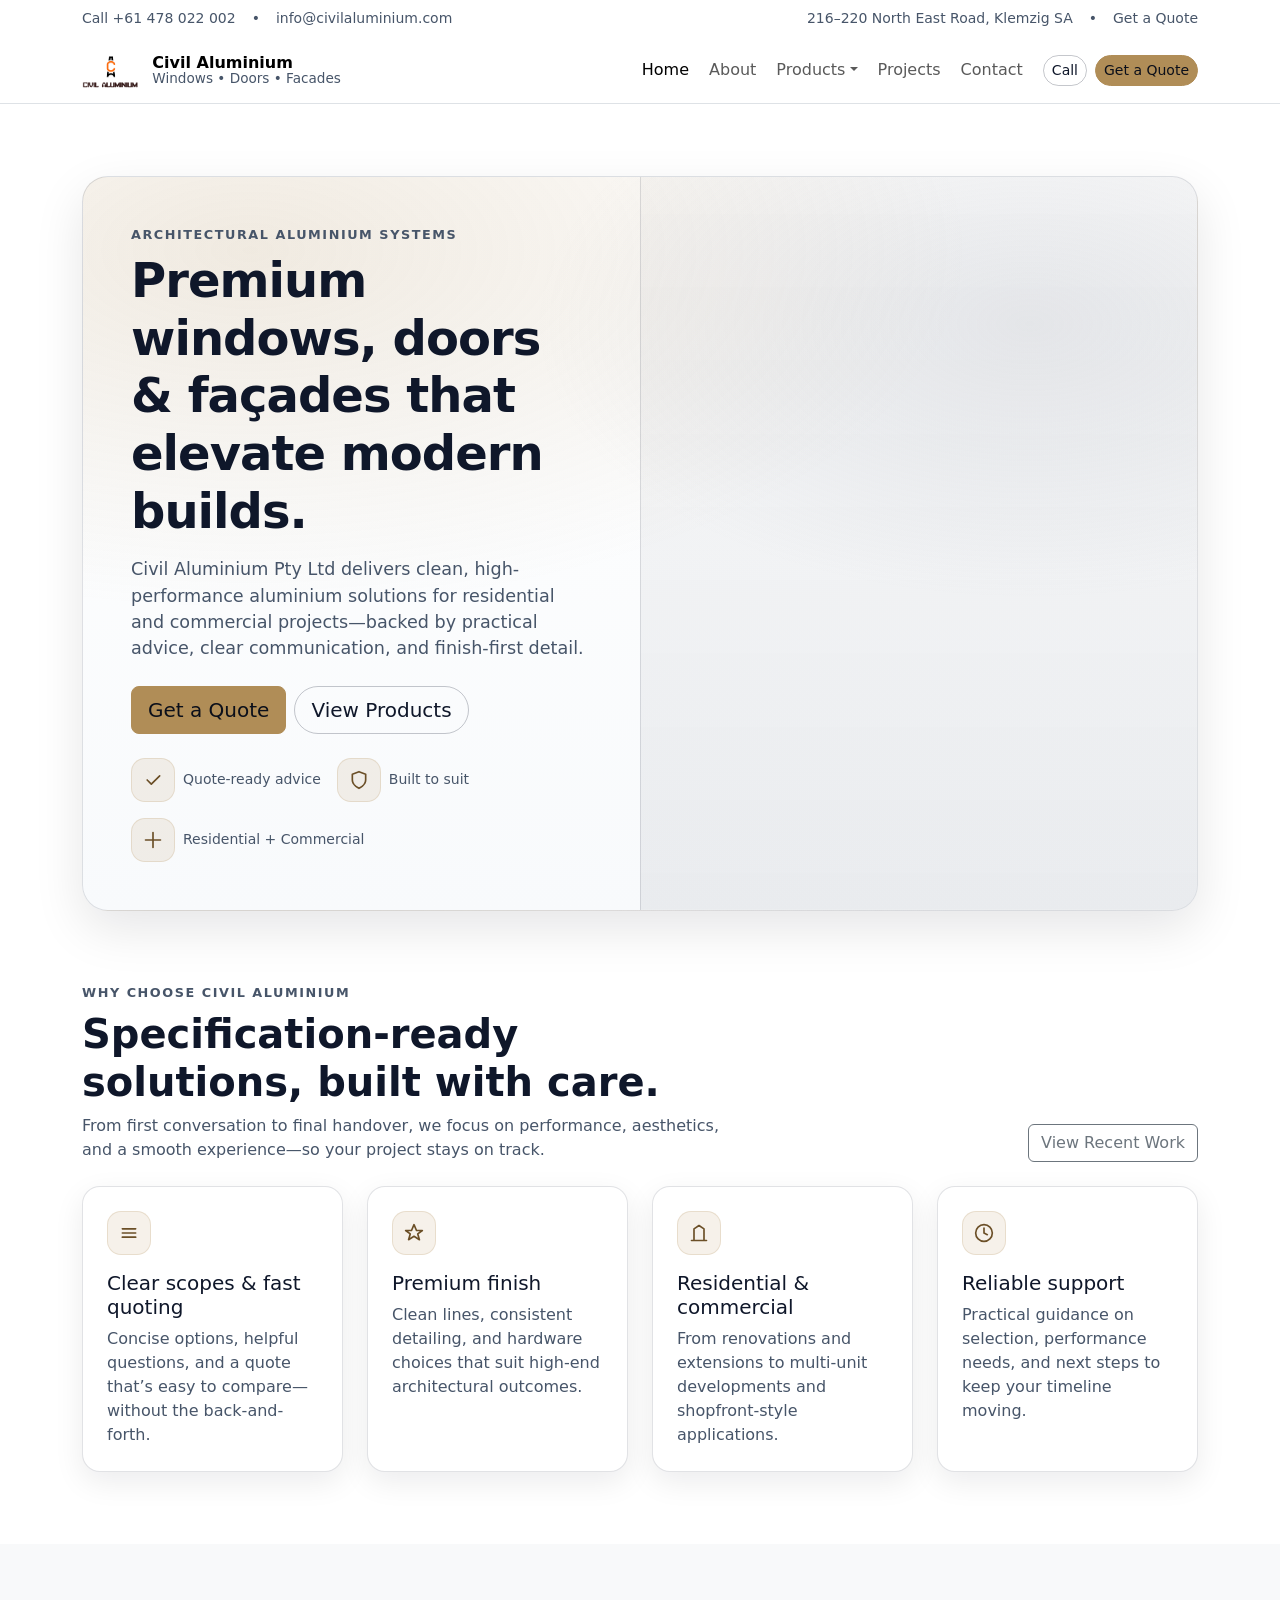
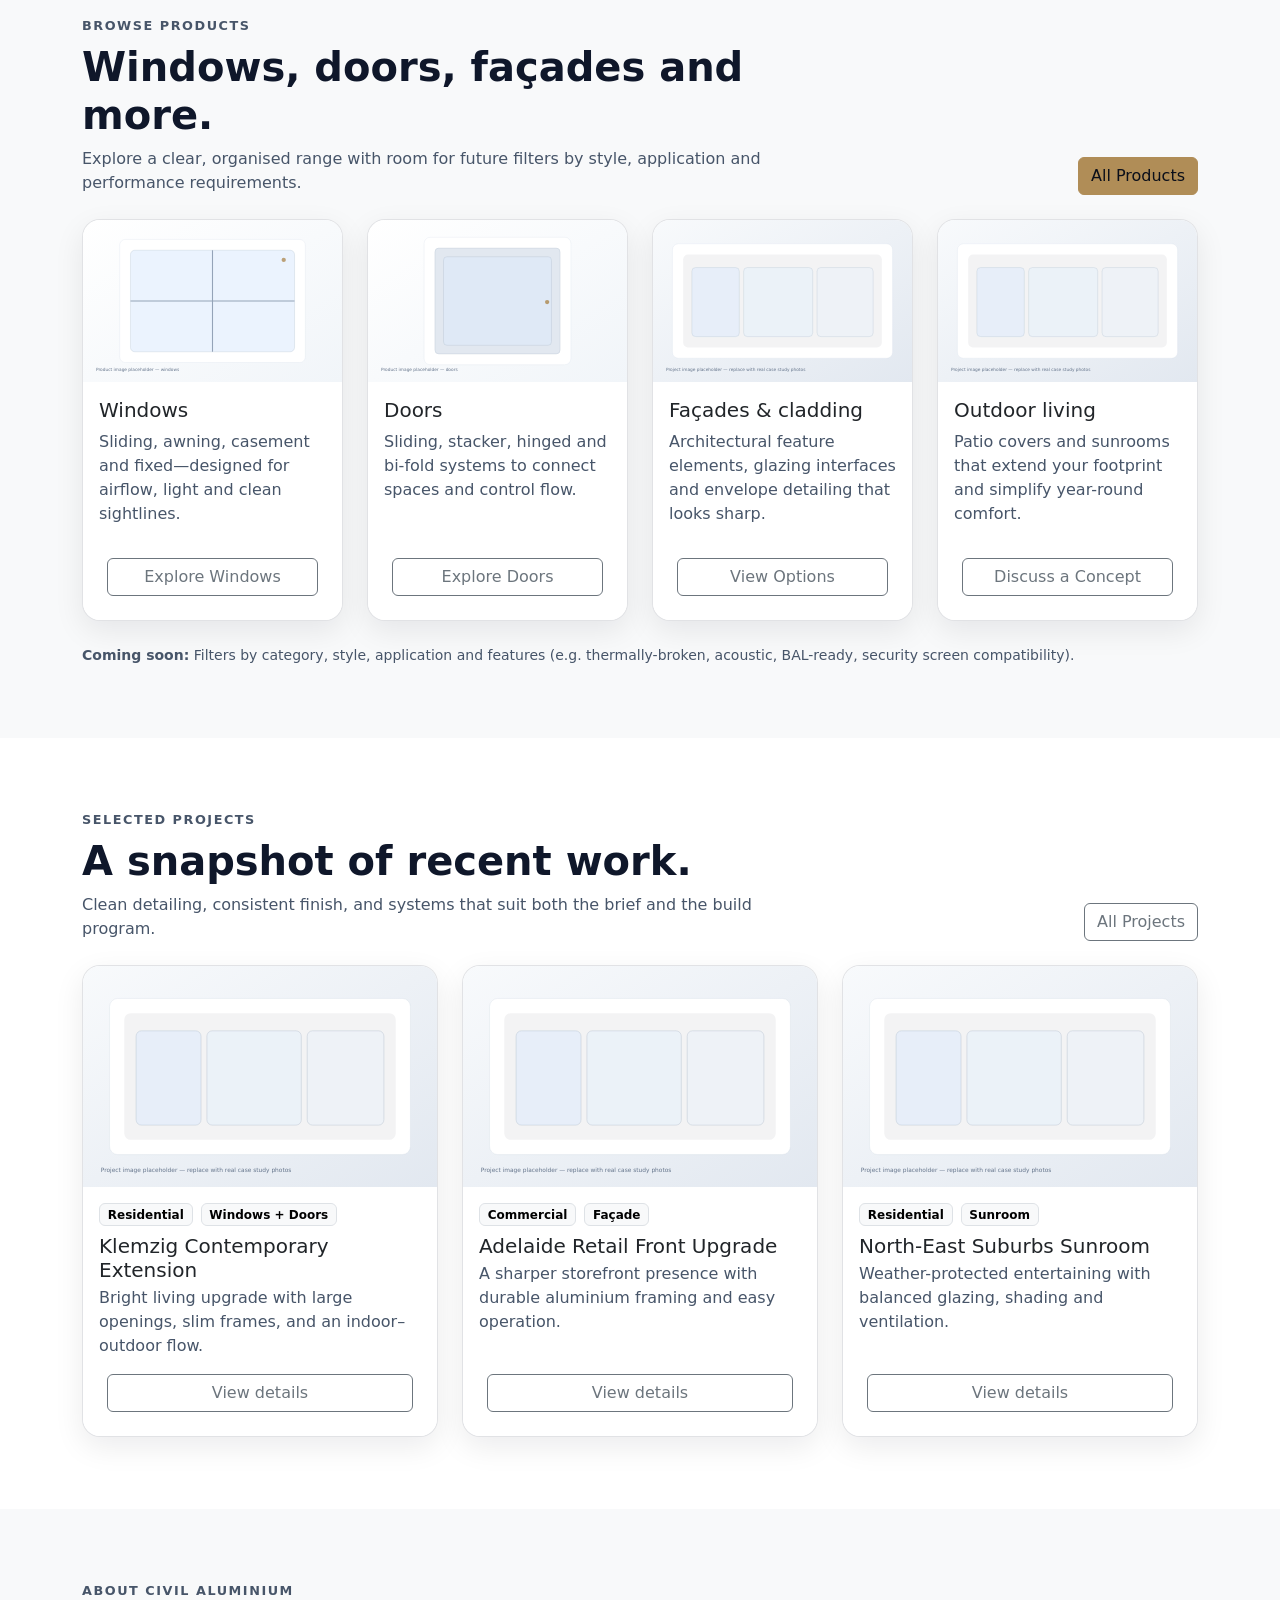
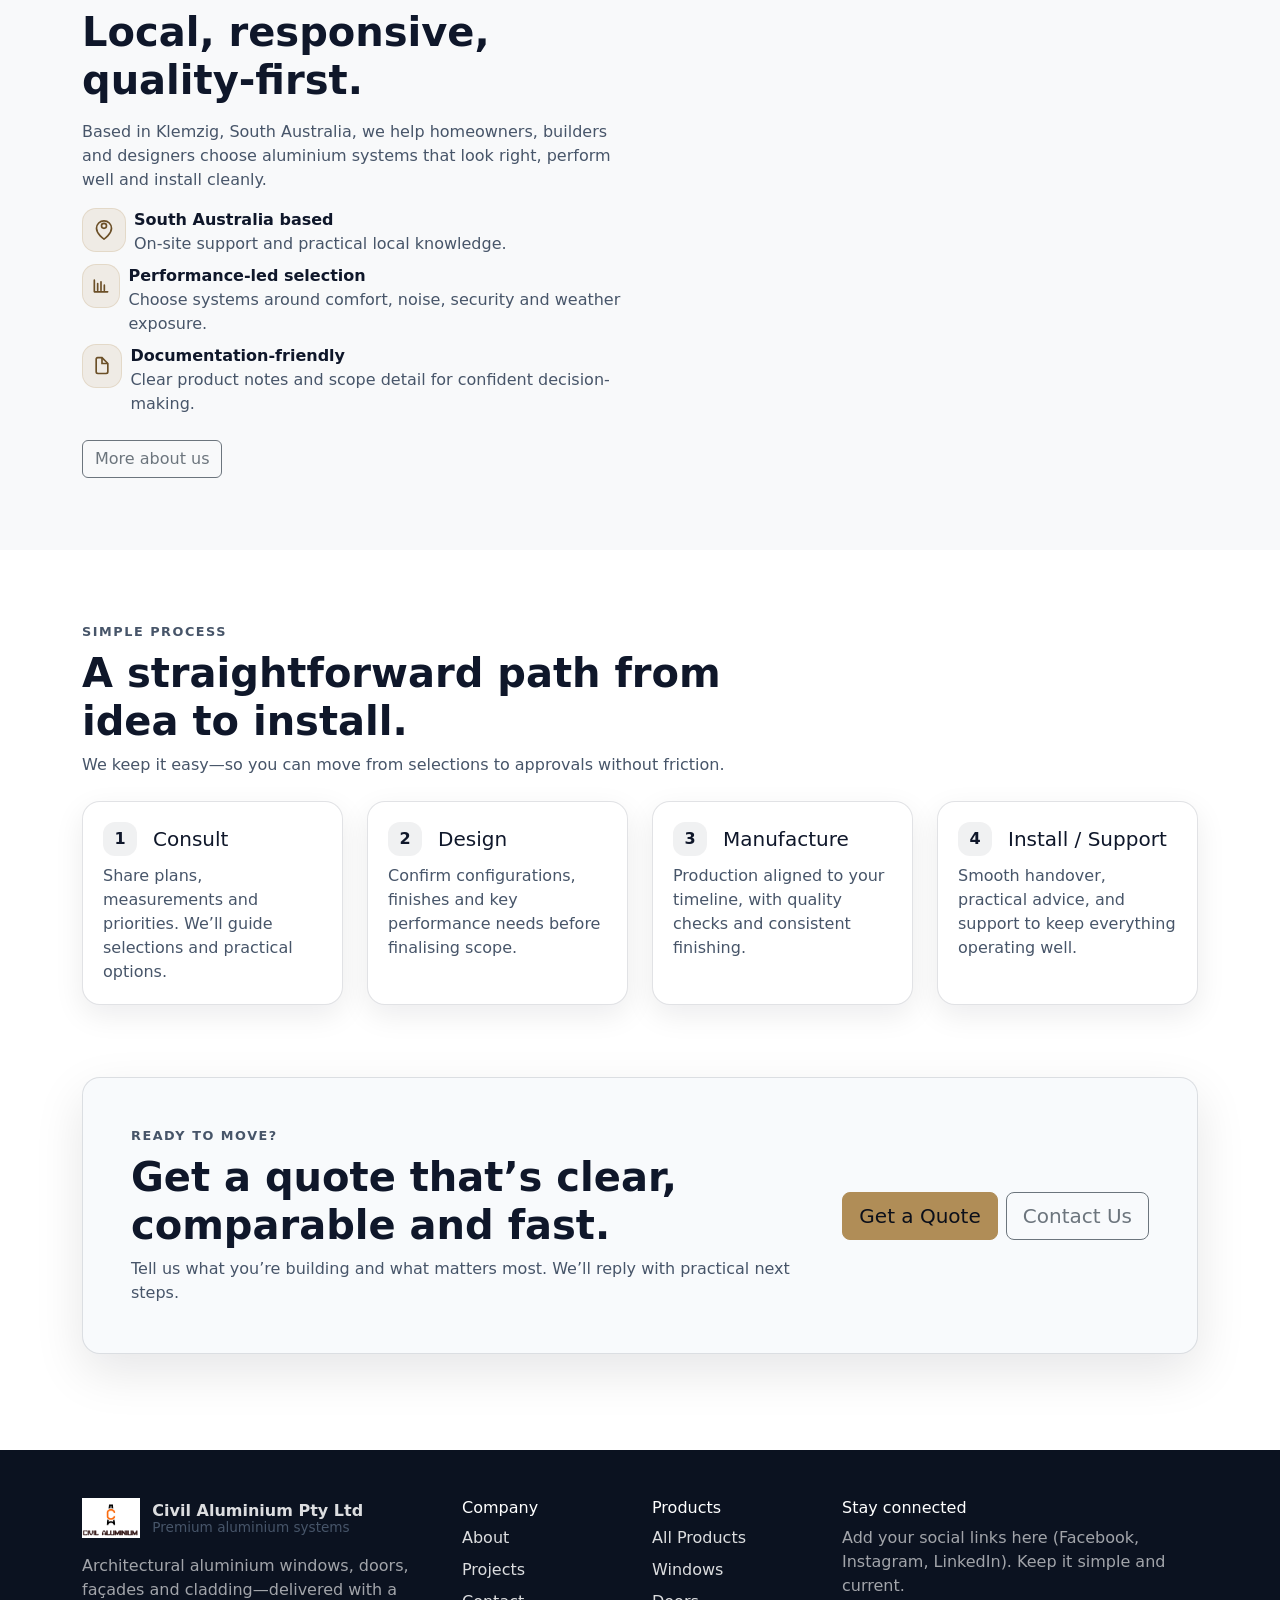
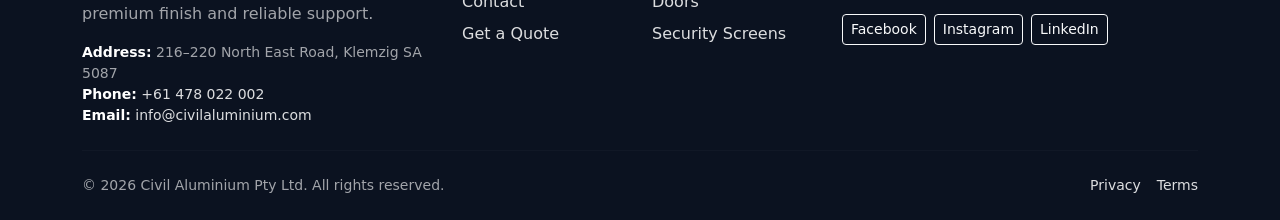
==== index.html @ af56a87b "Template Creation" ====
<!doctype html>
<html lang="en-AU">
<head>
  <meta charset="utf-8">
  <meta name="viewport" content="width=device-width, initial-scale=1">
  <title>Civil Aluminium Pty Ltd | Premium Aluminium Windows, Doors & Facades (SA)</title>
  <meta name="description" content="Civil Aluminium Pty Ltd designs and supplies premium aluminium windows, doors, façades and cladding for residential and commercial projects across South Australia. Request a quote.">
  <meta name="theme-color" content="#0b1220">
  <link rel="icon" href="images/logo.png">

  <meta property="og:title" content="Civil Aluminium Pty Ltd">
  <meta property="og:description" content="Premium aluminium windows, doors, façades and cladding — built for modern Australian projects.">
  <meta property="og:type" content="website">

  <link href="https://cdn.jsdelivr.net/npm/bootstrap@5.3.3/dist/css/bootstrap.min.css" rel="stylesheet">
  <link href="css/site.css" rel="stylesheet">
  <script type="application/ld+json">
  {
    "@context":"https://schema.org",
    "@type":"LocalBusiness",
    "name":"Civil Aluminium Pty Ltd",
    "telephone":"+61 478 022 002",
    "email":"info@civilaluminium.com",
    "address":{
      "@type":"PostalAddress",
      "streetAddress":"216-220 North East Road",
      "addressLocality":"Klemzig",
      "addressRegion":"SA",
      "postalCode":"5087",
      "addressCountry":"AU"
    },
    "areaServed":"South Australia",
    "url":"https://civilaluminium.com/"
  }
  </script>
</head>
<body>
  <a class="skip-link" href="#main">Skip to content</a>

  <header class="border-bottom bg-white sticky-top">
    <div class="container py-2 d-none d-lg-block">
      <div class="d-flex align-items-center justify-content-between small text-muted-2">
        <div class="d-flex gap-3">
          <a class="text-decoration-none text-muted-2" href="tel:+61478022002">Call +61 478 022 002</a>
          <span aria-hidden="true">•</span>
          <a class="text-decoration-none text-muted-2" href="mailto:info@civilaluminium.com">info@civilaluminium.com</a>
        </div>
        <div class="d-flex gap-3">
          <span>216–220 North East Road, Klemzig SA</span>
          <span aria-hidden="true">•</span>
          <a class="text-decoration-none text-muted-2" href="quote.html">Get a Quote</a>
        </div>
      </div>
    </div>

    <nav class="navbar navbar-expand-lg bg-white" aria-label="Primary">
      <div class="container">
        <a class="navbar-brand brand-lockup" href="index.html">
          <img src="images/logo.png" alt="Civil Aluminium Pty Ltd logo">
          <div class="brand-title d-none d-sm-block">
            <strong>Civil Aluminium</strong>
            <span>Windows • Doors • Facades</span>
          </div>
        </a>

        <button class="navbar-toggler" type="button" data-bs-toggle="offcanvas" data-bs-target="#offcanvasNav" aria-controls="offcanvasNav" aria-label="Open menu">
          <span class="navbar-toggler-icon"></span>
        </button>

        <div class="collapse navbar-collapse">
          <ul class="navbar-nav ms-auto align-items-lg-center gap-lg-1">
            <li class="nav-item"><a class="nav-link active" aria-current="page" href="index.html">Home</a></li>
            <li class="nav-item"><a class="nav-link" href="about.html">About</a></li>
            <li class="nav-item dropdown">
              <a class="nav-link dropdown-toggle" href="products.html" role="button" data-bs-toggle="dropdown" aria-expanded="false">Products</a>
              <ul class="dropdown-menu">
                <li><a class="dropdown-item" href="products.html">All Products</a></li>
                <li><hr class="dropdown-divider"></li>
                <li><a class="dropdown-item" href="products-windows.html">Windows</a></li>
                <li><a class="dropdown-item" href="products-doors.html">Doors</a></li>
              </ul>
            </li>
            <li class="nav-item"><a class="nav-link" href="projects.html">Projects</a></li>
            <li class="nav-item"><a class="nav-link" href="contact.html">Contact</a></li>
            <li class="nav-item ms-lg-2 nav-cta d-flex gap-2">
              <a class="btn btn-sm btn-ghost d-none d-xl-inline-flex" href="tel:+61478022002">Call</a>
              <a class="btn btn-sm btn-accent" href="quote.html">Get a Quote</a>
            </li>
          </ul>
        </div>
      </div>
    </nav>

    <div class="offcanvas offcanvas-end" tabindex="-1" id="offcanvasNav" aria-labelledby="offcanvasNavLabel">
      <div class="offcanvas-header border-bottom">
        <div class="brand-lockup">
          <img src="images/logo.png" alt="Civil Aluminium Pty Ltd logo">
          <div class="brand-title">
            <strong id="offcanvasNavLabel">Civil Aluminium</strong>
            <span>Menu</span>
          </div>
        </div>
        <button type="button" class="btn-close" data-bs-dismiss="offcanvas" aria-label="Close menu"></button>
      </div>
      <div class="offcanvas-body">
        <div class="d-grid gap-2 mb-3">
          <a class="btn btn-accent" href="quote.html">Get a Quote</a>
          <a class="btn btn-outline-secondary" href="products.html">View Products</a>
        </div>
        <ul class="navbar-nav">
          <li class="nav-item"><a class="nav-link" href="index.html">Home</a></li>
          <li class="nav-item"><a class="nav-link" href="about.html">About</a></li>
          <li class="nav-item"><a class="nav-link" href="products.html">Products</a></li>
          <li class="nav-item ps-3"><a class="nav-link" href="products-windows.html">Windows</a></li>
          <li class="nav-item ps-3"><a class="nav-link" href="products-doors.html">Doors</a></li>
          <li class="nav-item"><a class="nav-link" href="projects.html">Projects</a></li>
          <li class="nav-item"><a class="nav-link" href="contact.html">Contact</a></li>
        </ul>
        <hr class="my-4">
        <div class="small text-muted-2">
          <div class="mb-2"><strong>Call:</strong> <a href="tel:+61478022002">+61 478 022 002</a></div>
          <div class="mb-2"><strong>Email:</strong> <a href="mailto:info@civilaluminium.com">info@civilaluminium.com</a></div>
          <div><strong>Visit:</strong> 216–220 North East Road, Klemzig SA 5087</div>
        </div>
      </div>
    </div>
  </header>

  <main id="main">
    <section class="section">
      <div class="container">
        <div class="hero shadow-premium">
          <div class="row g-0 align-items-stretch">
            <div class="col-lg-6 p-4 p-md-5">
              <p class="eyebrow mb-2">Architectural aluminium systems</p>
              <h1 class="display-5 fw-semibold mb-3">Premium windows, doors & façades that elevate modern builds.</h1>
              <p class="hero-lead mb-4">Civil Aluminium Pty Ltd delivers clean, high-performance aluminium solutions for residential and commercial projects—backed by practical advice, clear communication, and finish-first detail.</p>
              <div class="d-flex flex-column flex-sm-row gap-2">
                <a class="btn btn-accent btn-lg" href="quote.html">Get a Quote</a>
                <a class="btn btn-ghost btn-lg" href="products.html">View Products</a>
              </div>
              <div class="mt-4 d-flex flex-wrap gap-3 small text-muted-2">
                <span class="d-inline-flex align-items-center gap-2"><span class="icon-badge" aria-hidden="true">
                  <svg width="20" height="20" viewBox="0 0 24 24" fill="none"><path d="M20 7L10 17l-5-5" stroke="currentColor" stroke-width="2" stroke-linecap="round" stroke-linejoin="round"/></svg>
                </span>Quote-ready advice</span>
                <span class="d-inline-flex align-items-center gap-2"><span class="icon-badge" aria-hidden="true">
                  <svg width="20" height="20" viewBox="0 0 24 24" fill="none"><path d="M12 22s8-4 8-10V5l-8-3-8 3v7c0 6 8 10 8 10Z" stroke="currentColor" stroke-width="2" stroke-linecap="round" stroke-linejoin="round"/></svg>
                </span>Built to suit</span>
                <span class="d-inline-flex align-items-center gap-2"><span class="icon-badge" aria-hidden="true">
                  <svg width="20" height="20" viewBox="0 0 24 24" fill="none"><path d="M3 12h18M12 3v18" stroke="currentColor" stroke-width="2" stroke-linecap="round"/></svg>
                </span>Residential + Commercial</span>
              </div>
            </div>
            <div class="col-lg-6 hero-media" aria-hidden="true"></div>
          </div>
        </div>
      </div>
    </section>

    <section class="section pt-0">
      <div class="container">
        <div class="row align-items-end g-4 mb-4">
          <div class="col-lg-7" data-reveal>
            <p class="eyebrow mb-2">Why choose Civil Aluminium</p>
            <h2 class="h1 fw-semibold mb-2">Specification-ready solutions, built with care.</h2>
            <p class="text-muted-2 mb-0">From first conversation to final handover, we focus on performance, aesthetics, and a smooth experience—so your project stays on track.</p>
          </div>
          <div class="col-lg-5 text-lg-end" data-reveal>
            <a class="btn btn-outline-secondary" href="projects.html">View Recent Work</a>
          </div>
        </div>

        <div class="row g-4">
          <div class="col-md-6 col-lg-3" data-reveal>
            <div class="surface trust-item p-4 h-100 shadow-soft">
              <div class="icon-badge mb-3" aria-hidden="true">
                <svg width="20" height="20" viewBox="0 0 24 24" fill="none"><path d="M4 7h16M4 12h16M4 17h16" stroke="currentColor" stroke-width="2" stroke-linecap="round"/></svg>
              </div>
              <h3 class="h5 mb-2">Clear scopes & fast quoting</h3>
              <p class="text-muted-2 mb-0">Concise options, helpful questions, and a quote that’s easy to compare—without the back-and-forth.</p>
            </div>
          </div>
          <div class="col-md-6 col-lg-3" data-reveal>
            <div class="surface trust-item p-4 h-100 shadow-soft">
              <div class="icon-badge mb-3" aria-hidden="true">
                <svg width="20" height="20" viewBox="0 0 24 24" fill="none"><path d="M12 2l3 7h7l-5.5 4.1L18.5 20 12 16l-6.5 4 2-6.9L2 9h7l3-7Z" stroke="currentColor" stroke-width="2" stroke-linejoin="round"/></svg>
              </div>
              <h3 class="h5 mb-2">Premium finish</h3>
              <p class="text-muted-2 mb-0">Clean lines, consistent detailing, and hardware choices that suit high-end architectural outcomes.</p>
            </div>
          </div>
          <div class="col-md-6 col-lg-3" data-reveal>
            <div class="surface trust-item p-4 h-100 shadow-soft">
              <div class="icon-badge mb-3" aria-hidden="true">
                <svg width="20" height="20" viewBox="0 0 24 24" fill="none"><path d="M3 21h18M6 21V7l6-4 6 4v14" stroke="currentColor" stroke-width="2" stroke-linecap="round" stroke-linejoin="round"/></svg>
              </div>
              <h3 class="h5 mb-2">Residential & commercial</h3>
              <p class="text-muted-2 mb-0">From renovations and extensions to multi-unit developments and shopfront-style applications.</p>
            </div>
          </div>
          <div class="col-md-6 col-lg-3" data-reveal>
            <div class="surface trust-item p-4 h-100 shadow-soft">
              <div class="icon-badge mb-3" aria-hidden="true">
                <svg width="20" height="20" viewBox="0 0 24 24" fill="none"><path d="M12 22a10 10 0 1 0-10-10 10 10 0 0 0 10 10Z" stroke="currentColor" stroke-width="2"/><path d="M12 6v6l4 2" stroke="currentColor" stroke-width="2" stroke-linecap="round"/></svg>
              </div>
              <h3 class="h5 mb-2">Reliable support</h3>
              <p class="text-muted-2 mb-0">Practical guidance on selection, performance needs, and next steps to keep your timeline moving.</p>
            </div>
          </div>
        </div>
      </div>
    </section>

    <section class="section bg-light">
      <div class="container">
        <div class="row align-items-end g-4 mb-4">
          <div class="col-lg-8" data-reveal>
            <p class="eyebrow mb-2">Browse products</p>
            <h2 class="h1 fw-semibold mb-2">Windows, doors, façades and more.</h2>
            <p class="text-muted-2 mb-0">Explore a clear, organised range with room for future filters by style, application and performance requirements.</p>
          </div>
          <div class="col-lg-4 text-lg-end" data-reveal>
            <a class="btn btn-accent" href="products.html">All Products</a>
          </div>
        </div>

        <div class="row g-4">
          <div class="col-md-6 col-lg-3" data-reveal>
            <article class="card card-premium h-100">
              <img class="card-img-top" src="images/placeholder-windows.svg" alt="Windows product category placeholder" loading="lazy" decoding="async">
              <div class="card-body">
                <h3 class="h5">Windows</h3>
                <p class="text-muted-2">Sliding, awning, casement and fixed—designed for airflow, light and clean sightlines.</p>
              </div>
              <div class="card-footer bg-white border-0 pt-0 pb-4 px-4">
                <a class="btn btn-outline-secondary w-100" href="products-windows.html">Explore Windows</a>
              </div>
            </article>
          </div>
          <div class="col-md-6 col-lg-3" data-reveal>
            <article class="card card-premium h-100">
              <img class="card-img-top" src="images/placeholder-doors.svg" alt="Doors product category placeholder" loading="lazy" decoding="async">
              <div class="card-body">
                <h3 class="h5">Doors</h3>
                <p class="text-muted-2">Sliding, stacker, hinged and bi-fold systems to connect spaces and control flow.</p>
              </div>
              <div class="card-footer bg-white border-0 pt-0 pb-4 px-4">
                <a class="btn btn-outline-secondary w-100" href="products-doors.html">Explore Doors</a>
              </div>
            </article>
          </div>
          <div class="col-md-6 col-lg-3" data-reveal>
            <article class="card card-premium h-100">
              <img class="card-img-top" src="images/placeholder-project.svg" alt="Facade and cladding placeholder" loading="lazy" decoding="async">
              <div class="card-body">
                <h3 class="h5">Façades & cladding</h3>
                <p class="text-muted-2">Architectural feature elements, glazing interfaces and envelope detailing that looks sharp.</p>
              </div>
              <div class="card-footer bg-white border-0 pt-0 pb-4 px-4">
                <a class="btn btn-outline-secondary w-100" href="products.html#facades">View Options</a>
              </div>
            </article>
          </div>
          <div class="col-md-6 col-lg-3" data-reveal>
            <article class="card card-premium h-100">
              <img class="card-img-top" src="images/placeholder-project.svg" alt="Outdoor living systems placeholder" loading="lazy" decoding="async">
              <div class="card-body">
                <h3 class="h5">Outdoor living</h3>
                <p class="text-muted-2">Patio covers and sunrooms that extend your footprint and simplify year-round comfort.</p>
              </div>
              <div class="card-footer bg-white border-0 pt-0 pb-4 px-4">
                <a class="btn btn-outline-secondary w-100" href="quote.html">Discuss a Concept</a>
              </div>
            </article>
          </div>
        </div>

        <div class="mt-4 small text-muted-2" data-reveal>
          <strong>Coming soon:</strong> Filters by category, style, application and features (e.g. thermally-broken, acoustic, BAL-ready, security screen compatibility).
        </div>
      </div>
    </section>

    <section class="section">
      <div class="container">
        <div class="row align-items-end g-4 mb-4">
          <div class="col-lg-8" data-reveal>
            <p class="eyebrow mb-2">Selected projects</p>
            <h2 class="h1 fw-semibold mb-2">A snapshot of recent work.</h2>
            <p class="text-muted-2 mb-0">Clean detailing, consistent finish, and systems that suit both the brief and the build program.</p>
          </div>
          <div class="col-lg-4 text-lg-end" data-reveal>
            <a class="btn btn-outline-secondary" href="projects.html">All Projects</a>
          </div>
        </div>

        <div class="row g-4">
          <div class="col-md-6 col-lg-4" data-reveal>
            <article class="card card-premium h-100">
              <img class="card-img-top" src="images/placeholder-project.svg" alt="Project placeholder image" loading="lazy" decoding="async">
              <div class="card-body">
                <div class="d-flex flex-wrap gap-2 mb-2">
                  <span class="badge text-bg-light border">Residential</span>
                  <span class="badge text-bg-light border">Windows + Doors</span>
                </div>
                <h3 class="h5 mb-1">Klemzig Contemporary Extension</h3>
                <p class="text-muted-2 mb-0">Bright living upgrade with large openings, slim frames, and an indoor–outdoor flow.</p>
              </div>
              <div class="card-footer bg-white border-0 pt-0 pb-4 px-4">
                <a class="btn btn-outline-secondary w-100" href="projects.html#project-grid">View details</a>
              </div>
            </article>
          </div>
          <div class="col-md-6 col-lg-4" data-reveal>
            <article class="card card-premium h-100">
              <img class="card-img-top" src="images/placeholder-project.svg" alt="Project placeholder image" loading="lazy" decoding="async">
              <div class="card-body">
                <div class="d-flex flex-wrap gap-2 mb-2">
                  <span class="badge text-bg-light border">Commercial</span>
                  <span class="badge text-bg-light border">Façade</span>
                </div>
                <h3 class="h5 mb-1">Adelaide Retail Front Upgrade</h3>
                <p class="text-muted-2 mb-0">A sharper storefront presence with durable aluminium framing and easy operation.</p>
              </div>
              <div class="card-footer bg-white border-0 pt-0 pb-4 px-4">
                <a class="btn btn-outline-secondary w-100" href="projects.html#project-grid">View details</a>
              </div>
            </article>
          </div>
          <div class="col-md-6 col-lg-4" data-reveal>
            <article class="card card-premium h-100">
              <img class="card-img-top" src="images/placeholder-project.svg" alt="Project placeholder image" loading="lazy" decoding="async">
              <div class="card-body">
                <div class="d-flex flex-wrap gap-2 mb-2">
                  <span class="badge text-bg-light border">Residential</span>
                  <span class="badge text-bg-light border">Sunroom</span>
                </div>
                <h3 class="h5 mb-1">North-East Suburbs Sunroom</h3>
                <p class="text-muted-2 mb-0">Weather-protected entertaining with balanced glazing, shading and ventilation.</p>
              </div>
              <div class="card-footer bg-white border-0 pt-0 pb-4 px-4">
                <a class="btn btn-outline-secondary w-100" href="projects.html#project-grid">View details</a>
              </div>
            </article>
          </div>
        </div>
      </div>
    </section>

    <section class="section bg-light">
      <div class="container">
        <div class="row g-4 align-items-center">
          <div class="col-lg-6" data-reveal>
            <p class="eyebrow mb-2">About Civil Aluminium</p>
            <h2 class="h1 fw-semibold mb-3">Local, responsive, quality-first.</h2>
            <p class="text-muted-2 mb-3">Based in Klemzig, South Australia, we help homeowners, builders and designers choose aluminium systems that look right, perform well and install cleanly.</p>
            <ul class="list-unstyled mb-4">
              <li class="d-flex gap-2 mb-2"><span class="icon-badge" aria-hidden="true">
                <svg width="20" height="20" viewBox="0 0 24 24" fill="none"><path d="M21 10c0 7-9 13-9 13S3 17 3 10a9 9 0 0 1 18 0Z" stroke="currentColor" stroke-width="2"/><path d="M12 10a3 3 0 1 0-3-3 3 3 0 0 0 3 3Z" stroke="currentColor" stroke-width="2"/></svg>
              </span><div><strong>South Australia based</strong><div class="text-muted-2">On-site support and practical local knowledge.</div></div></li>
              <li class="d-flex gap-2 mb-2"><span class="icon-badge" aria-hidden="true">
                <svg width="20" height="20" viewBox="0 0 24 24" fill="none"><path d="M4 19V5m0 14h16M8 17V9m4 8V7m4 10v-6" stroke="currentColor" stroke-width="2" stroke-linecap="round"/></svg>
              </span><div><strong>Performance-led selection</strong><div class="text-muted-2">Choose systems around comfort, noise, security and weather exposure.</div></div></li>
              <li class="d-flex gap-2"><span class="icon-badge" aria-hidden="true">
                <svg width="20" height="20" viewBox="0 0 24 24" fill="none"><path d="M7 21h10a2 2 0 0 0 2-2V9l-7-7H7a2 2 0 0 0-2 2v15a2 2 0 0 0 2 2Z" stroke="currentColor" stroke-width="2"/><path d="M12 2v7h7" stroke="currentColor" stroke-width="2"/></svg>
              </span><div><strong>Documentation-friendly</strong><div class="text-muted-2">Clear product notes and scope detail for confident decision-making.</div></div></li>
            </ul>
            <a class="btn btn-outline-secondary" href="about.html">More about us</a>
          </div>
          <div class="col-lg-6" data-reveal>
            <div class="surface-soft shadow-soft p-4">
              <div class="ratio ratio-16x9 rounded-4 overflow-hidden border" style="background:#fff;">
                <img src="images/hero-architectural.svg" alt="Architectural aluminium systems placeholder" class="w-100 h-100" style="object-fit:cover;" loading="lazy" decoding="async">
              </div>
              <div class="mt-3 d-flex flex-wrap gap-2">
                <span class="badge text-bg-light border">Windows</span>
                <span class="badge text-bg-light border">Doors</span>
                <span class="badge text-bg-light border">Façades</span>
                <span class="badge text-bg-light border">Cladding</span>
                <span class="badge text-bg-light border">Patio covers</span>
                <span class="badge text-bg-light border">Sunrooms</span>
                <span class="badge text-bg-light border">Security screen systems</span>
              </div>
            </div>
          </div>
        </div>
      </div>
    </section>

    <section class="section">
      <div class="container">
        <div class="row align-items-end g-4 mb-4">
          <div class="col-lg-8" data-reveal>
            <p class="eyebrow mb-2">Simple process</p>
            <h2 class="h1 fw-semibold mb-2">A straightforward path from idea to install.</h2>
            <p class="text-muted-2 mb-0">We keep it easy—so you can move from selections to approvals without friction.</p>
          </div>
        </div>

        <div class="row g-4">
          <div class="col-md-6 col-lg-3" data-reveal>
            <div class="step">
              <div class="d-flex align-items-center gap-3 mb-2">
                <div class="step-number">1</div>
                <h3 class="h5 mb-0">Consult</h3>
              </div>
              <p class="text-muted-2 mb-0">Share plans, measurements and priorities. We’ll guide selections and practical options.</p>
            </div>
          </div>
          <div class="col-md-6 col-lg-3" data-reveal>
            <div class="step">
              <div class="d-flex align-items-center gap-3 mb-2">
                <div class="step-number">2</div>
                <h3 class="h5 mb-0">Design</h3>
              </div>
              <p class="text-muted-2 mb-0">Confirm configurations, finishes and key performance needs before finalising scope.</p>
            </div>
          </div>
          <div class="col-md-6 col-lg-3" data-reveal>
            <div class="step">
              <div class="d-flex align-items-center gap-3 mb-2">
                <div class="step-number">3</div>
                <h3 class="h5 mb-0">Manufacture</h3>
              </div>
              <p class="text-muted-2 mb-0">Production aligned to your timeline, with quality checks and consistent finishing.</p>
            </div>
          </div>
          <div class="col-md-6 col-lg-3" data-reveal>
            <div class="step">
              <div class="d-flex align-items-center gap-3 mb-2">
                <div class="step-number">4</div>
                <h3 class="h5 mb-0">Install / Support</h3>
              </div>
              <p class="text-muted-2 mb-0">Smooth handover, practical advice, and support to keep everything operating well.</p>
            </div>
          </div>
        </div>
      </div>
    </section>

    <section class="section pt-0">
      <div class="container" data-reveal>
        <div class="surface-soft shadow-premium p-4 p-md-5">
          <div class="row align-items-center g-4">
            <div class="col-lg-8">
              <p class="eyebrow mb-2">Ready to move?</p>
              <h2 class="h1 fw-semibold mb-2">Get a quote that’s clear, comparable and fast.</h2>
              <p class="text-muted-2 mb-0">Tell us what you’re building and what matters most. We’ll reply with practical next steps.</p>
            </div>
            <div class="col-lg-4 text-lg-end">
              <div class="d-grid gap-2 d-sm-flex justify-content-lg-end">
                <a class="btn btn-accent btn-lg" href="quote.html">Get a Quote</a>
                <a class="btn btn-outline-secondary btn-lg" href="contact.html">Contact Us</a>
              </div>
            </div>
          </div>
        </div>
      </div>
    </section>
  </main>

  <div class="mobile-call">
    <a class="btn btn-accent w-100 py-3" href="tel:+61478022002" aria-label="Call Civil Aluminium">Call +61 478 022 002</a>
  </div>

  <footer class="pt-5 pb-4 mt-4">
    <div class="container">
      <div class="row g-4">
        <div class="col-lg-4">
          <div class="brand-lockup mb-3">
            <img src="images/logo.png" alt="Civil Aluminium Pty Ltd logo">
            <div class="brand-title">
              <strong>Civil Aluminium Pty Ltd</strong>
              <span class="footer-muted">Premium aluminium systems</span>
            </div>
          </div>
          <p class="footer-muted mb-3">Architectural aluminium windows, doors, façades and cladding—delivered with a premium finish and reliable support.</p>
          <div class="small footer-muted">
            <div><strong class="text-white">Address:</strong> 216–220 North East Road, Klemzig SA 5087</div>
            <div><strong class="text-white">Phone:</strong> <a href="tel:+61478022002">+61 478 022 002</a></div>
            <div><strong class="text-white">Email:</strong> <a href="mailto:info@civilaluminium.com">info@civilaluminium.com</a></div>
          </div>
        </div>
        <div class="col-6 col-lg-2">
          <h3 class="h6 text-white">Company</h3>
          <ul class="list-unstyled footer-muted">
            <li class="mb-2"><a href="about.html">About</a></li>
            <li class="mb-2"><a href="projects.html">Projects</a></li>
            <li class="mb-2"><a href="contact.html">Contact</a></li>
            <li class="mb-2"><a href="quote.html">Get a Quote</a></li>
          </ul>
        </div>
        <div class="col-6 col-lg-2">
          <h3 class="h6 text-white">Products</h3>
          <ul class="list-unstyled footer-muted">
            <li class="mb-2"><a href="products.html">All Products</a></li>
            <li class="mb-2"><a href="products-windows.html">Windows</a></li>
            <li class="mb-2"><a href="products-doors.html">Doors</a></li>
            <li class="mb-2"><a href="products.html#security">Security Screens</a></li>
          </ul>
        </div>
        <div class="col-lg-4">
          <h3 class="h6 text-white">Stay connected</h3>
          <p class="footer-muted mb-3">Add your social links here (Facebook, Instagram, LinkedIn). Keep it simple and current.</p>
          <div class="d-flex flex-wrap gap-2">
            <a class="btn btn-sm btn-outline-light" href="#" aria-label="Facebook (placeholder)">Facebook</a>
            <a class="btn btn-sm btn-outline-light" href="#" aria-label="Instagram (placeholder)">Instagram</a>
            <a class="btn btn-sm btn-outline-light" href="#" aria-label="LinkedIn (placeholder)">LinkedIn</a>
          </div>
        </div>
      </div>
      <hr class="border-secondary border-opacity-25 my-4">
      <div class="d-flex flex-column flex-md-row gap-2 justify-content-between small footer-muted">
        <div>© <span id="year"></span> Civil Aluminium Pty Ltd. All rights reserved.</div>
        <div class="d-flex gap-3">
          <a href="contact.html">Privacy</a>
          <a href="contact.html">Terms</a>
        </div>
      </div>
    </div>
  </footer>

  <script src="https://cdn.jsdelivr.net/npm/bootstrap@5.3.3/dist/js/bootstrap.bundle.min.js"></script>
  <script src="js/site.js"></script>
  <script>
    document.getElementById("year").textContent = new Date().getFullYear();
  </script>
</body>
</html>
---- css/site.css ----
:root{
  --ca-ink:#0f172a;
  --ca-ink-2:#111827;
  --ca-muted:#475569;
  --ca-surface:#ffffff;
  --ca-surface-2:#f8fafc;
  --ca-border:rgba(15,23,42,.12);
  --ca-shadow:0 18px 50px rgba(2,6,23,.10);
  --ca-shadow-soft:0 10px 30px rgba(2,6,23,.08);
  --ca-accent:#b08d57; /* muted bronze */
  --ca-accent-2:#9ca3af; /* metallic grey */
  --ca-radius:18px;
}

html{scroll-behavior:smooth;}
body{
  font-family:ui-sans-serif,system-ui,-apple-system,"Segoe UI",Roboto,Helvetica,Arial,"Apple Color Emoji","Segoe UI Emoji";
  color:var(--ca-ink);
  background:var(--ca-surface);
}

/* Accessibility */
.skip-link{
  position:absolute;
  left:-999px;
  top:auto;
  width:1px;
  height:1px;
  overflow:hidden;
}
.skip-link:focus{
  left:1rem;
  top:1rem;
  width:auto;
  height:auto;
  padding:.75rem 1rem;
  background:#fff;
  border:1px solid var(--ca-border);
  border-radius:.75rem;
  z-index:9999;
}

/* Global utilities */
.section{padding:4.5rem 0;}
@media (max-width: 575.98px){
  .section{padding:3.25rem 0;}
}
.eyebrow{
  letter-spacing:.12em;
  text-transform:uppercase;
  color:var(--ca-muted);
  font-weight:600;
  font-size:.8rem;
}
.text-muted-2{color:var(--ca-muted) !important;}
.surface{
  background:var(--ca-surface);
  border:1px solid var(--ca-border);
  border-radius:var(--ca-radius);
}
.surface-soft{
  background:var(--ca-surface-2);
  border:1px solid var(--ca-border);
  border-radius:var(--ca-radius);
}
.shadow-premium{box-shadow:var(--ca-shadow);}
.shadow-soft{box-shadow:var(--ca-shadow-soft);}

/* Navbar */
.brand-lockup{
  display:flex;
  align-items:center;
  gap:.75rem;
}
.brand-lockup img{height:40px;width:auto;}
.brand-title{line-height:1.1;}
.brand-title strong{display:block;font-size:1rem;}
.brand-title span{display:block;font-size:.85rem;color:var(--ca-muted);}

.nav-cta .btn{border-radius:999px;}

/* Buttons */
.btn-accent{
  --bs-btn-bg:var(--ca-accent);
  --bs-btn-border-color:var(--ca-accent);
  --bs-btn-hover-bg:#9b7948;
  --bs-btn-hover-border-color:#9b7948;
  --bs-btn-color:#0b0f1a;
  --bs-btn-hover-color:#0b0f1a;
  --bs-btn-focus-shadow-rgb:176,141,87;
}
.btn-ghost{
  --bs-btn-color:var(--ca-ink);
  --bs-btn-border-color:rgba(15,23,42,.24);
  --bs-btn-hover-bg:rgba(15,23,42,.04);
  --bs-btn-hover-border-color:rgba(15,23,42,.32);
  border-radius:999px;
}

/* Hero */
.hero{
  position:relative;
  overflow:hidden;
  border-radius:calc(var(--ca-radius) + 8px);
  border:1px solid var(--ca-border);
  background:
    radial-gradient(1200px 600px at 15% 10%, rgba(176,141,87,.18), transparent 60%),
    radial-gradient(900px 500px at 85% 20%, rgba(156,163,175,.20), transparent 55%),
    linear-gradient(180deg, #ffffff 0%, #f8fafc 100%);
}
.hero-media{
  min-height:340px;
  border-left:1px solid var(--ca-border);
  background:
    linear-gradient(180deg, rgba(2,6,23,.02), rgba(2,6,23,.06)),
    url("../images/hero-architectural.svg");
  background-size:cover;
  background-position:center;
}
@media (max-width: 991.98px){
  .hero-media{min-height:260px;border-left:none;border-top:1px solid var(--ca-border);}
}
.hero h1{
  letter-spacing:-.02em;
}
.hero-lead{
  font-size:1.1rem;
  color:var(--ca-muted);
}

/* Cards */
.card-premium{
  border:1px solid var(--ca-border);
  border-radius:var(--ca-radius);
  box-shadow:var(--ca-shadow-soft);
  overflow:hidden;
}
.card-premium .card-img-top{
  aspect-ratio: 16 / 10;
  object-fit:cover;
}
.icon-badge{
  width:44px;
  height:44px;
  border-radius:14px;
  display:grid;
  place-items:center;
  background:rgba(176,141,87,.12);
  border:1px solid rgba(176,141,87,.20);
  color:#6b4f27;
}

/* Featured stats / trust */
.trust-item{height:100%;}

/* Process */
.step{
  height:100%;
  border:1px solid var(--ca-border);
  border-radius:var(--ca-radius);
  background:#fff;
  padding:1.25rem;
  box-shadow:var(--ca-shadow-soft);
}
.step-number{
  width:34px;
  height:34px;
  border-radius:12px;
  display:grid;
  place-items:center;
  background:rgba(15,23,42,.06);
  font-weight:700;
}

/* Forms */
.form-control, .form-select{
  border-radius:14px;
  border-color:rgba(15,23,42,.18);
}
.form-control:focus, .form-select:focus{
  border-color:rgba(176,141,87,.55);
  box-shadow:0 0 0 .25rem rgba(176,141,87,.18);
}

/* Footer */
footer{
  background:#0b1220;
  color:rgba(255,255,255,.86);
}
footer a{color:rgba(255,255,255,.86); text-decoration:none;}
footer a:hover{color:#fff; text-decoration:underline;}
.footer-muted{color:rgba(255,255,255,.62);}

/* Mobile sticky call button */
.mobile-call{
  position:fixed;
  left:12px;
  right:12px;
  bottom:12px;
  z-index:1040;
}
@media (min-width: 768px){
  .mobile-call{display:none;}
}
.mobile-call .btn{
  border-radius:999px;
  box-shadow:var(--ca-shadow);
}

/* Subtle reveal animations (optional) */
@media (prefers-reduced-motion: no-preference){
  [data-reveal]{
    opacity:0;
    transform:translateY(10px);
    transition:opacity .6s ease, transform .6s ease;
  }
  [data-reveal].is-visible{
    opacity:1;
    transform:none;
  }
}
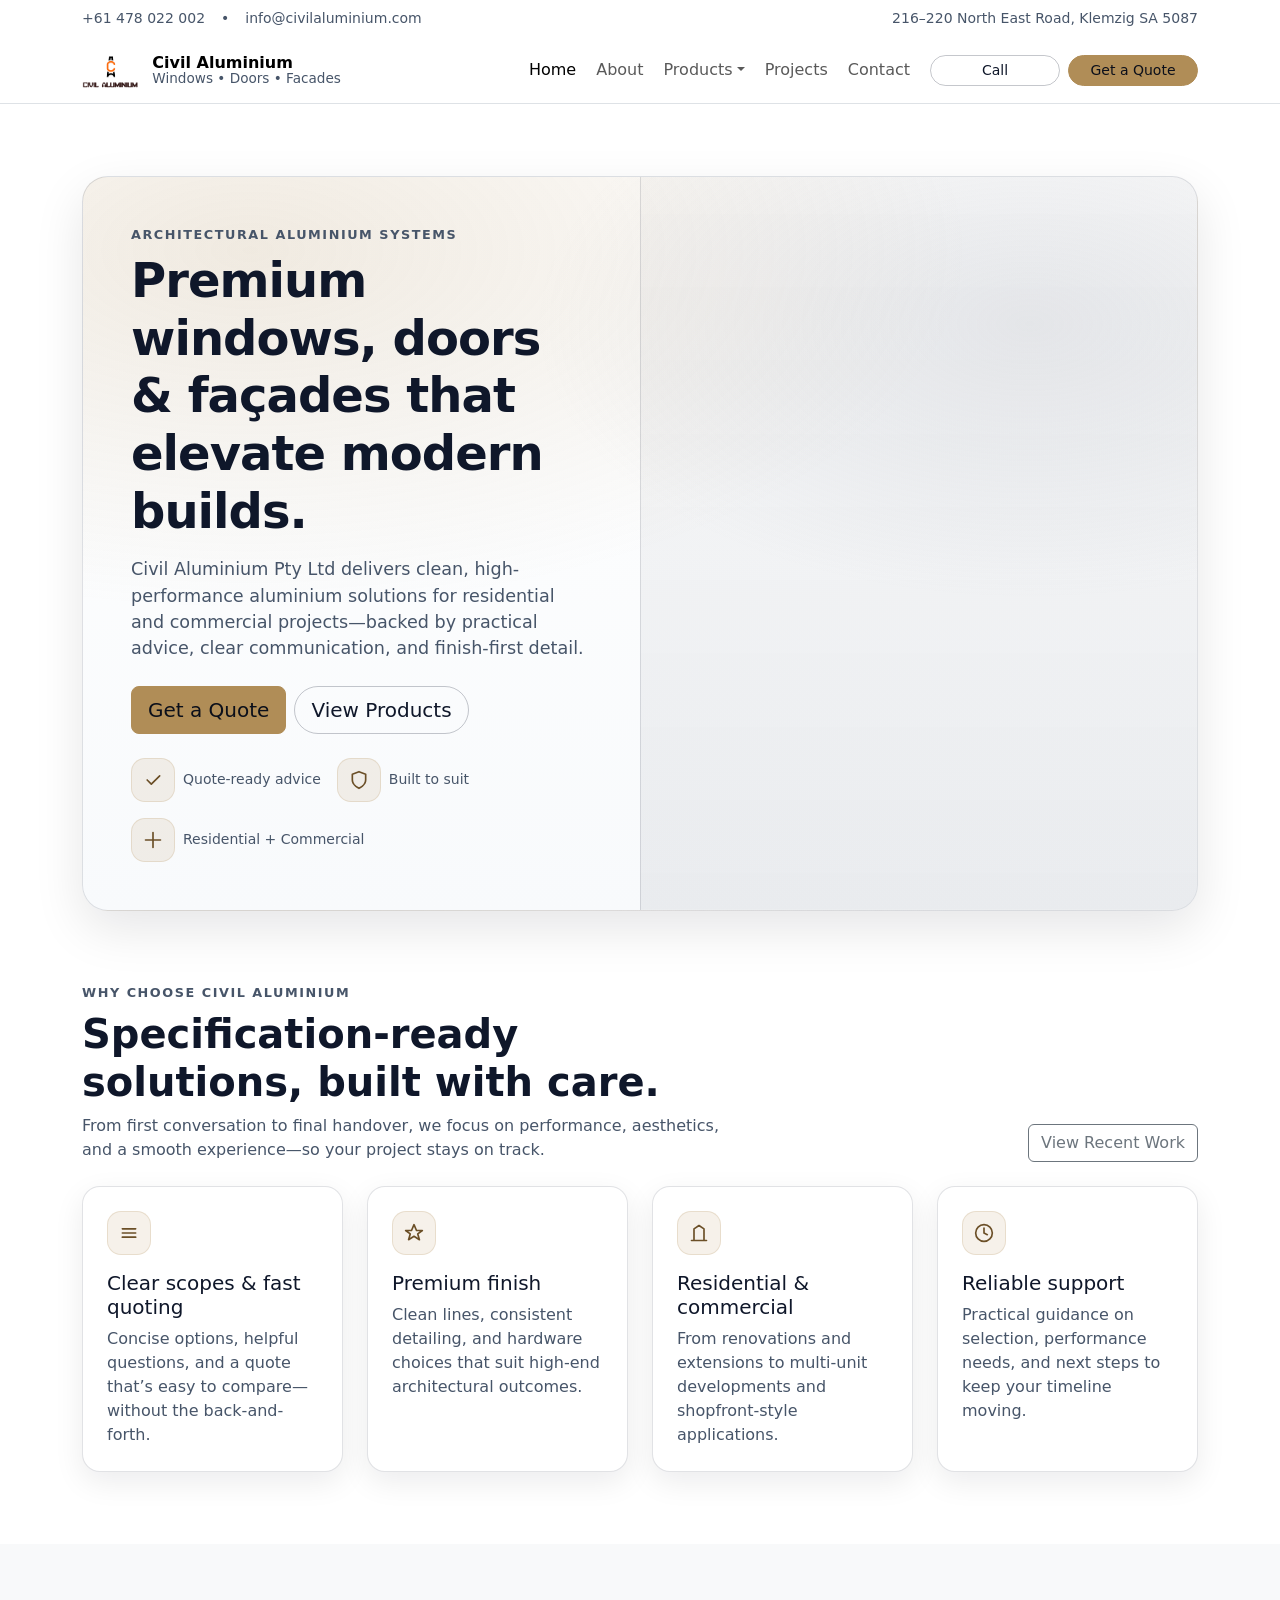
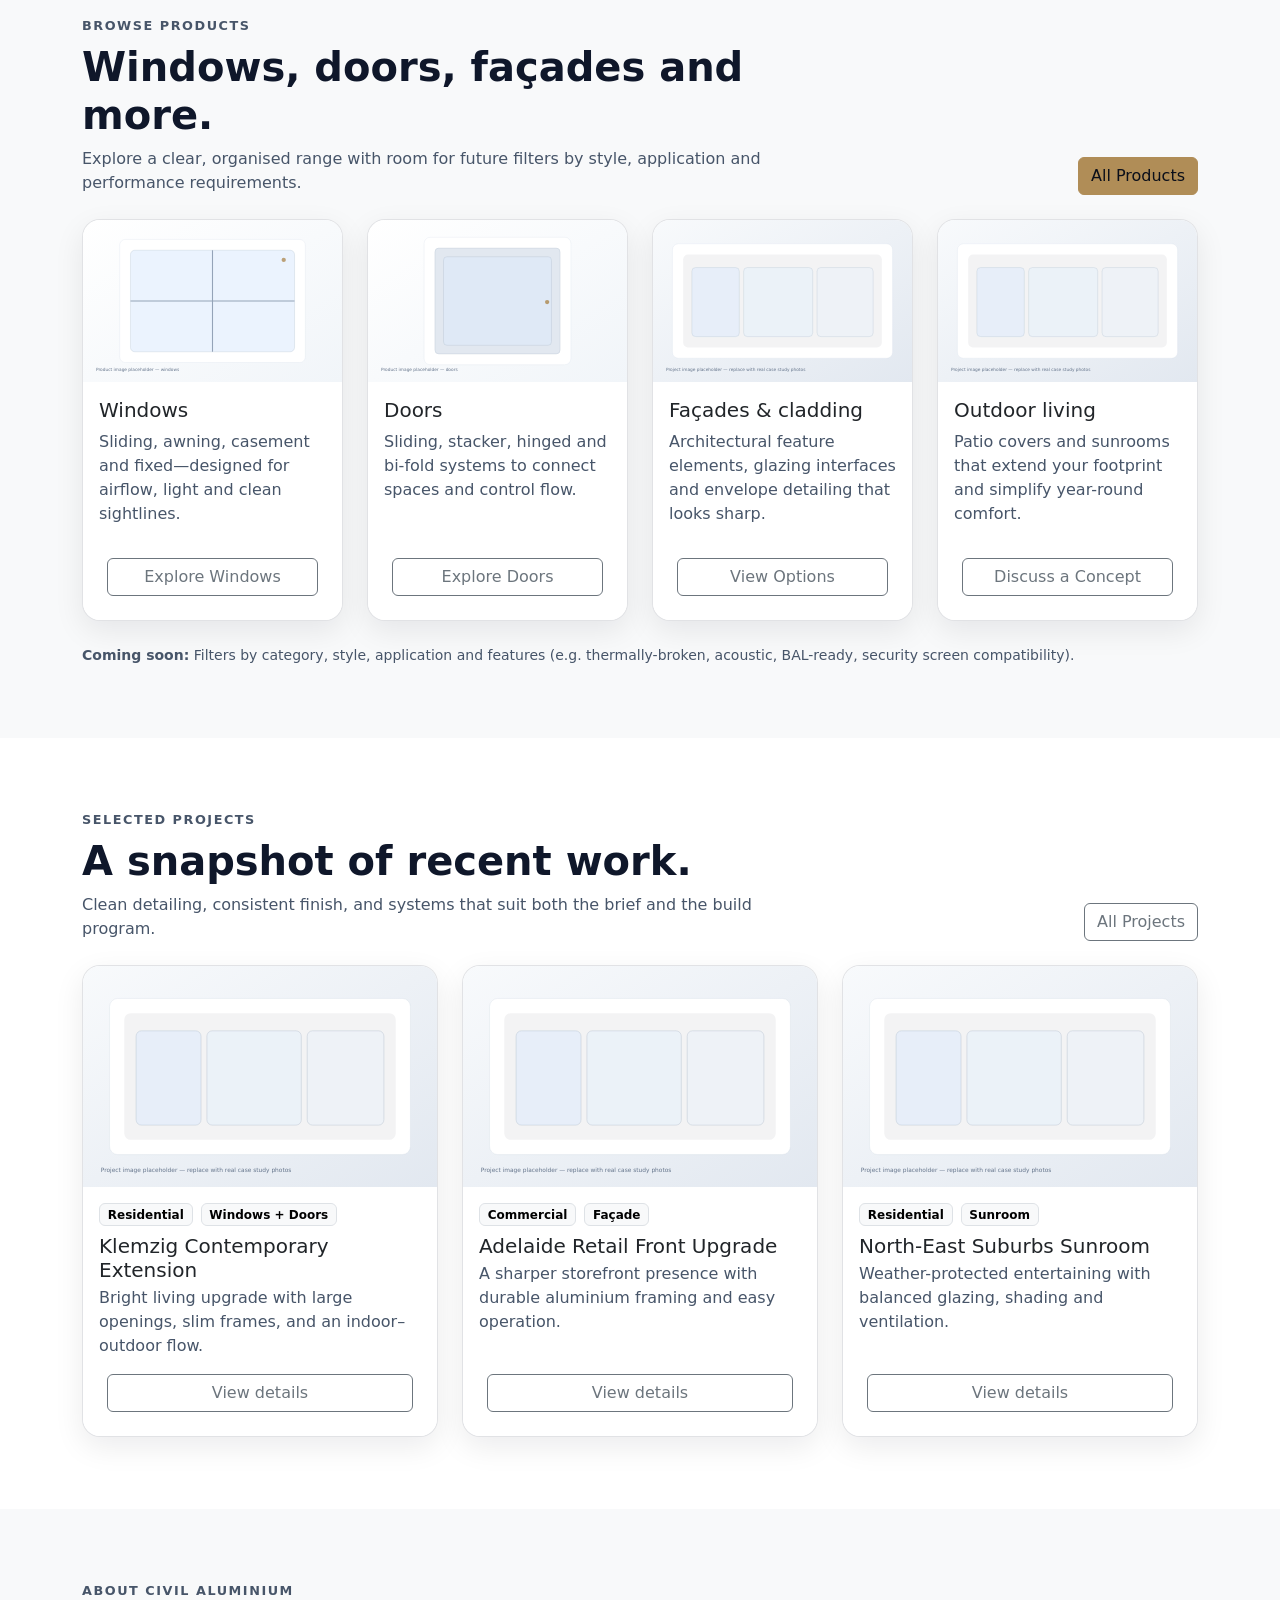
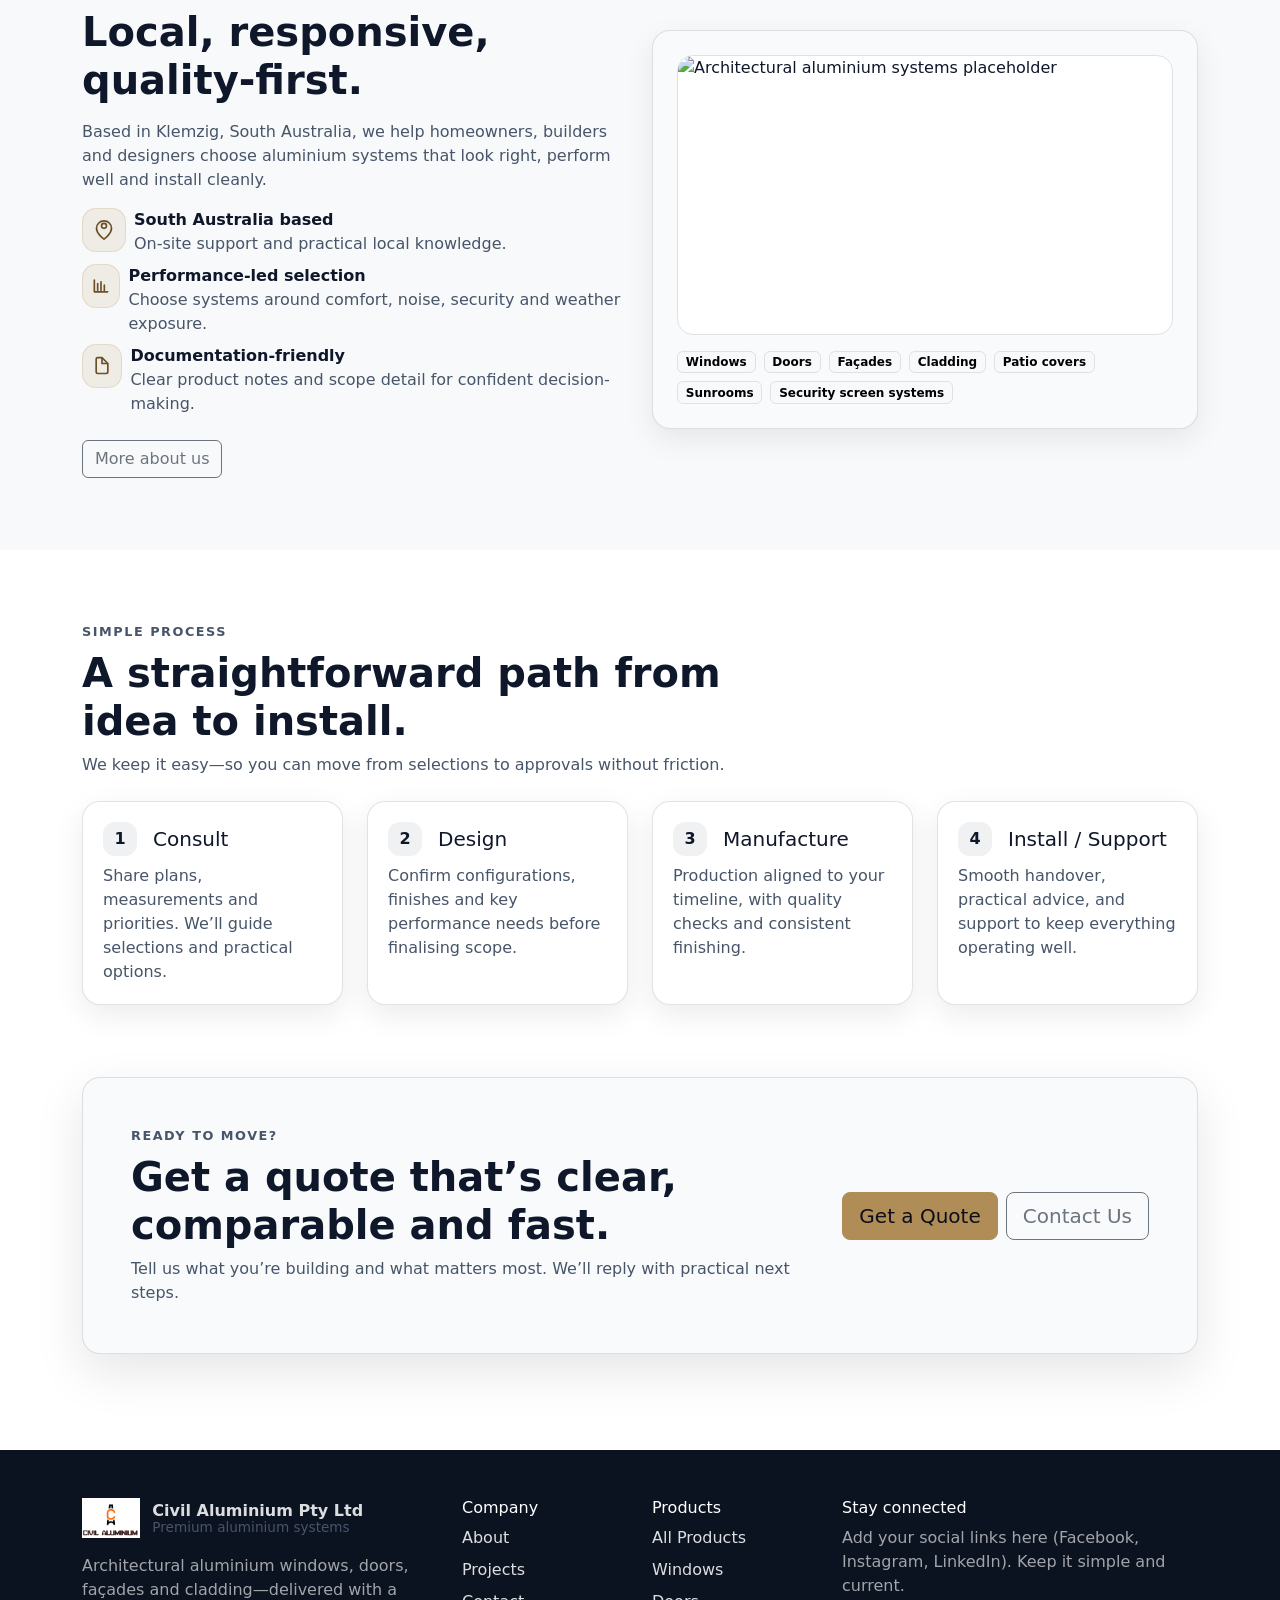
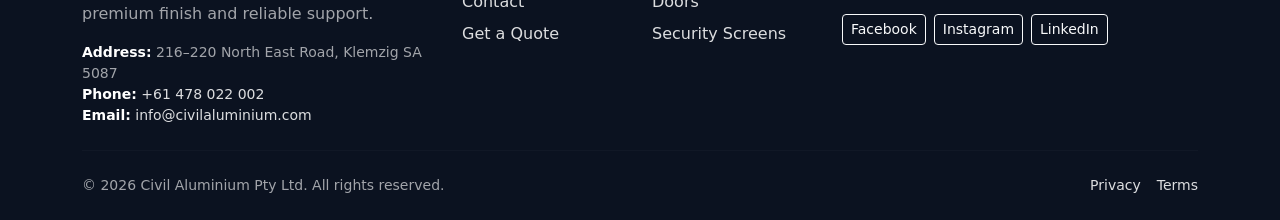
==== commit d068ae50: "Tool Bar CSS update" ====
--- a/index.html
+++ b/index.html
@@ -39,16 +39,14 @@
 
   <header class="border-bottom bg-white sticky-top">
     <div class="container py-2 d-none d-lg-block">
-      <div class="d-flex align-items-center justify-content-between small text-muted-2">
-        <div class="d-flex gap-3">
-          <a class="text-decoration-none text-muted-2" href="tel:+61478022002">Call +61 478 022 002</a>
+      <div class="d-flex align-items-center justify-content-between">
+        <div class="d-flex align-items-center gap-3 small text-muted-2">
+          <a class="text-decoration-none text-muted-2" href="tel:+61478022002">+61 478 022 002</a>
           <span aria-hidden="true">•</span>
           <a class="text-decoration-none text-muted-2" href="mailto:info@civilaluminium.com">info@civilaluminium.com</a>
         </div>
-        <div class="d-flex gap-3">
-          <span>216–220 North East Road, Klemzig SA</span>
-          <span aria-hidden="true">•</span>
-          <a class="text-decoration-none text-muted-2" href="quote.html">Get a Quote</a>
+        <div class="small text-muted-2">
+          216–220 North East Road, Klemzig SA 5087
         </div>
       </div>
     </div>
--- a/css/site.css
+++ b/css/site.css
@@ -79,6 +79,34 @@
 
 .nav-cta .btn{border-radius:999px;}
 
+/* Make nav CTAs visually consistent */
+.nav-cta .btn{
+  min-width: 130px;
+  display:inline-flex;
+  align-items:center;
+  justify-content:center;
+  white-space:nowrap;
+}
+@media (max-width: 1199.98px){
+  .nav-cta .btn{min-width: 118px;}
+}
+
+/* Breadcrumb styling (avoid default bright blue) */
+.breadcrumb{
+  --bs-breadcrumb-divider-color: rgba(15,23,42,.35);
+}
+.breadcrumb a{
+  color: var(--ca-muted);
+  text-decoration: none;
+}
+.breadcrumb a:hover{
+  color: var(--ca-ink);
+  text-decoration: underline;
+}
+.breadcrumb-item.active{
+  color: var(--ca-ink);
+}
+
 /* Buttons */
 .btn-accent{
   --bs-btn-bg:var(--ca-accent);
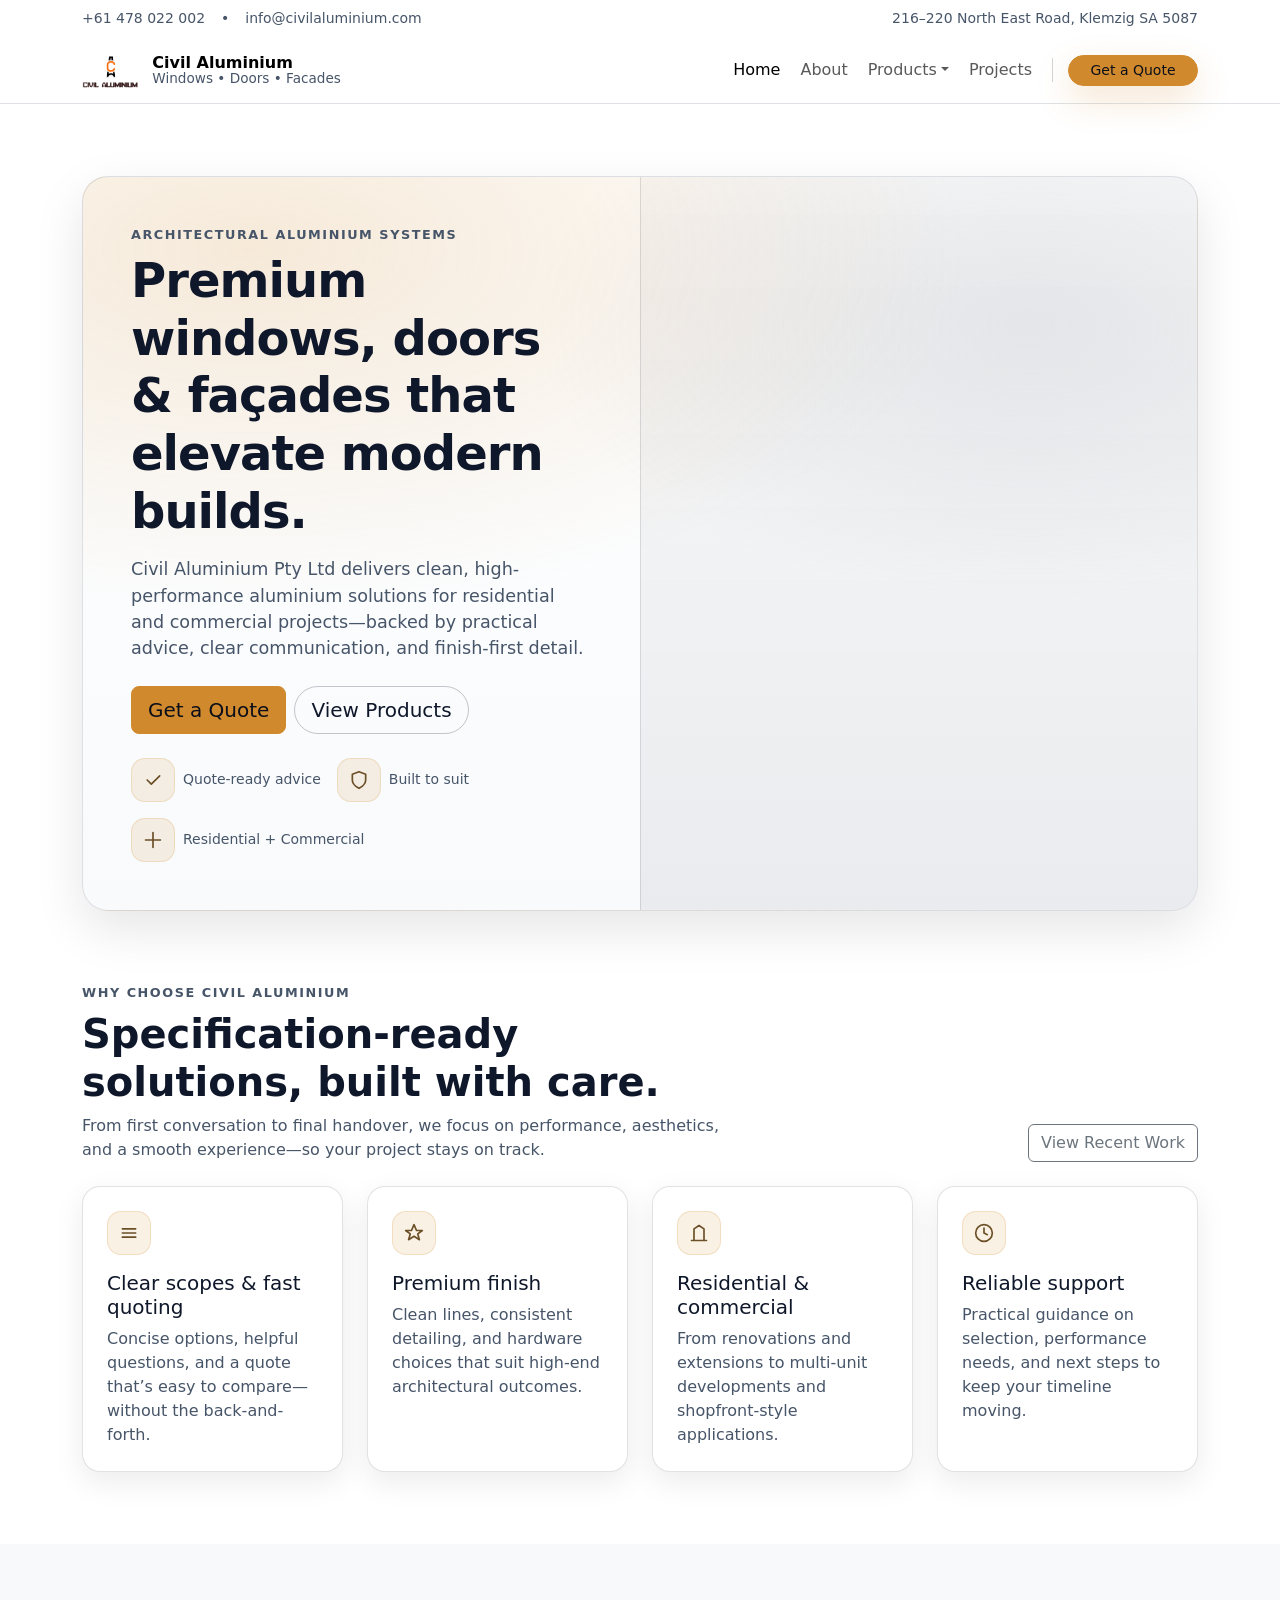
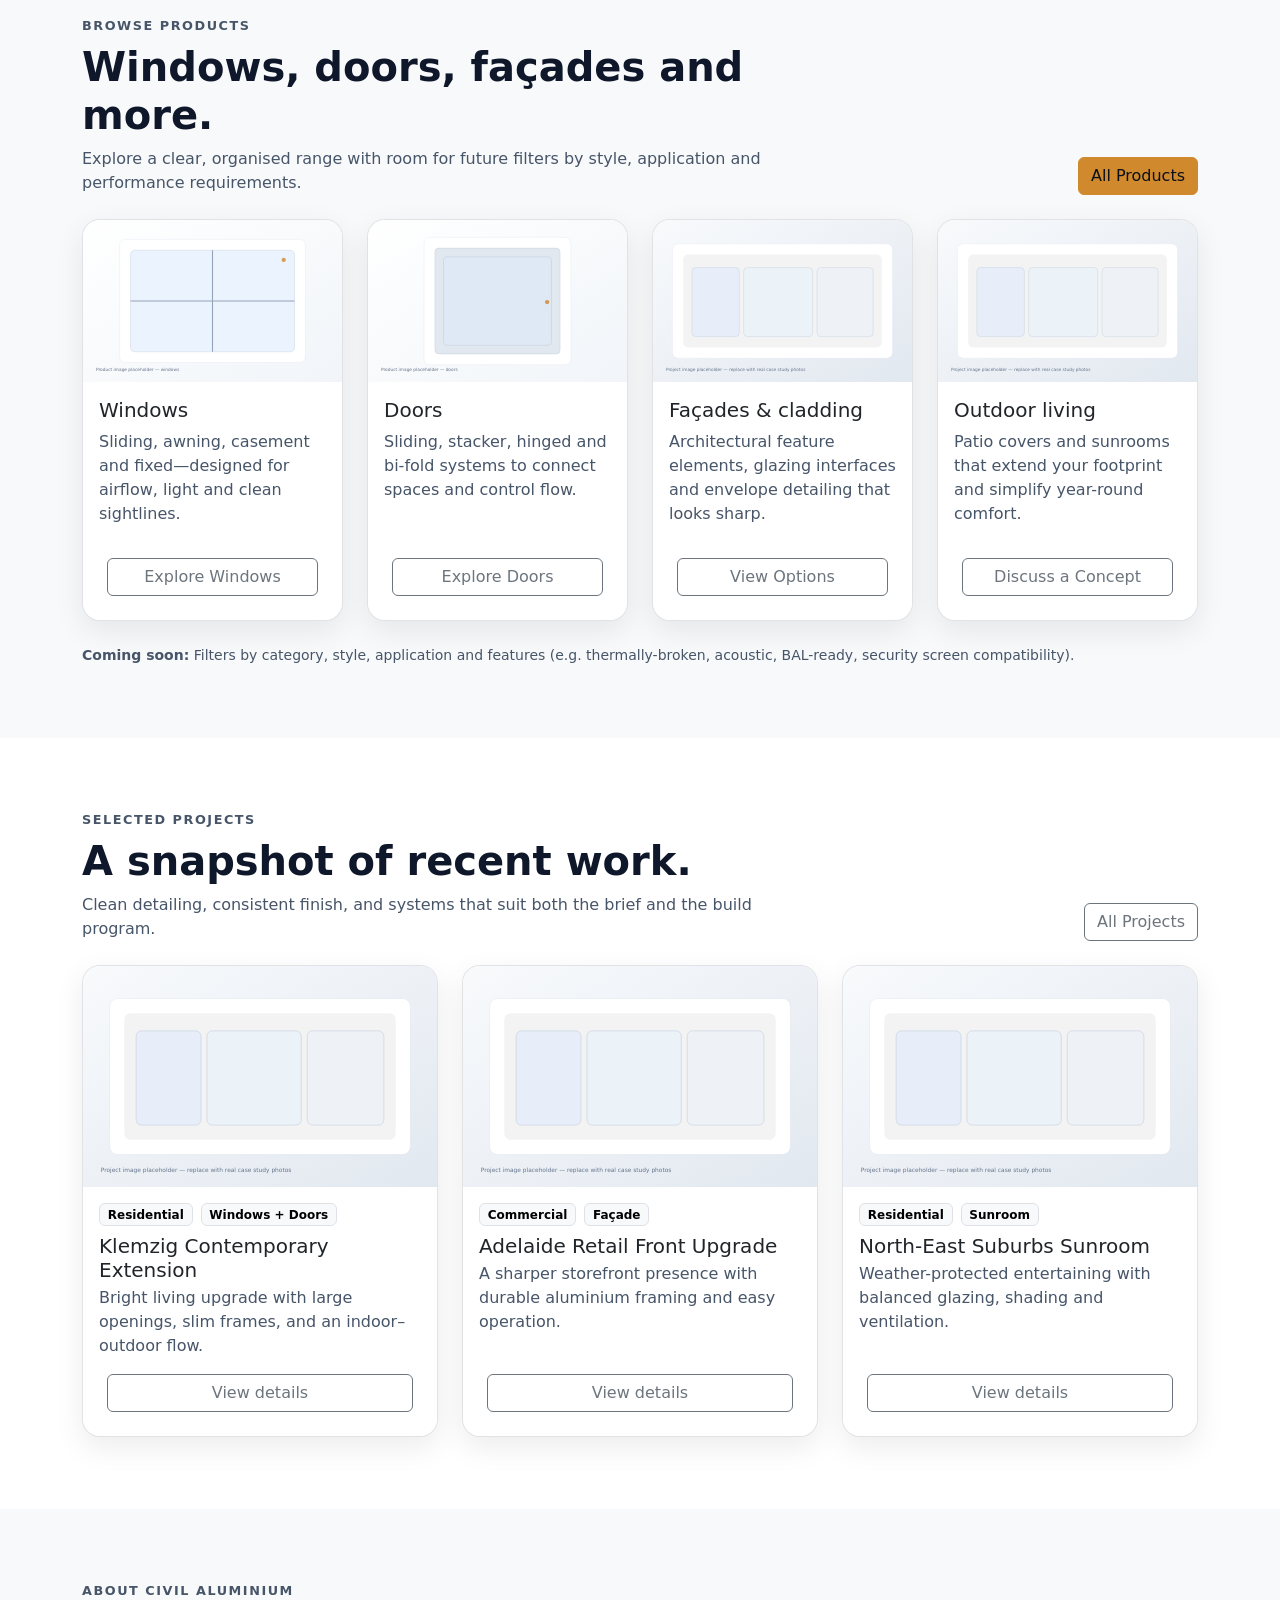
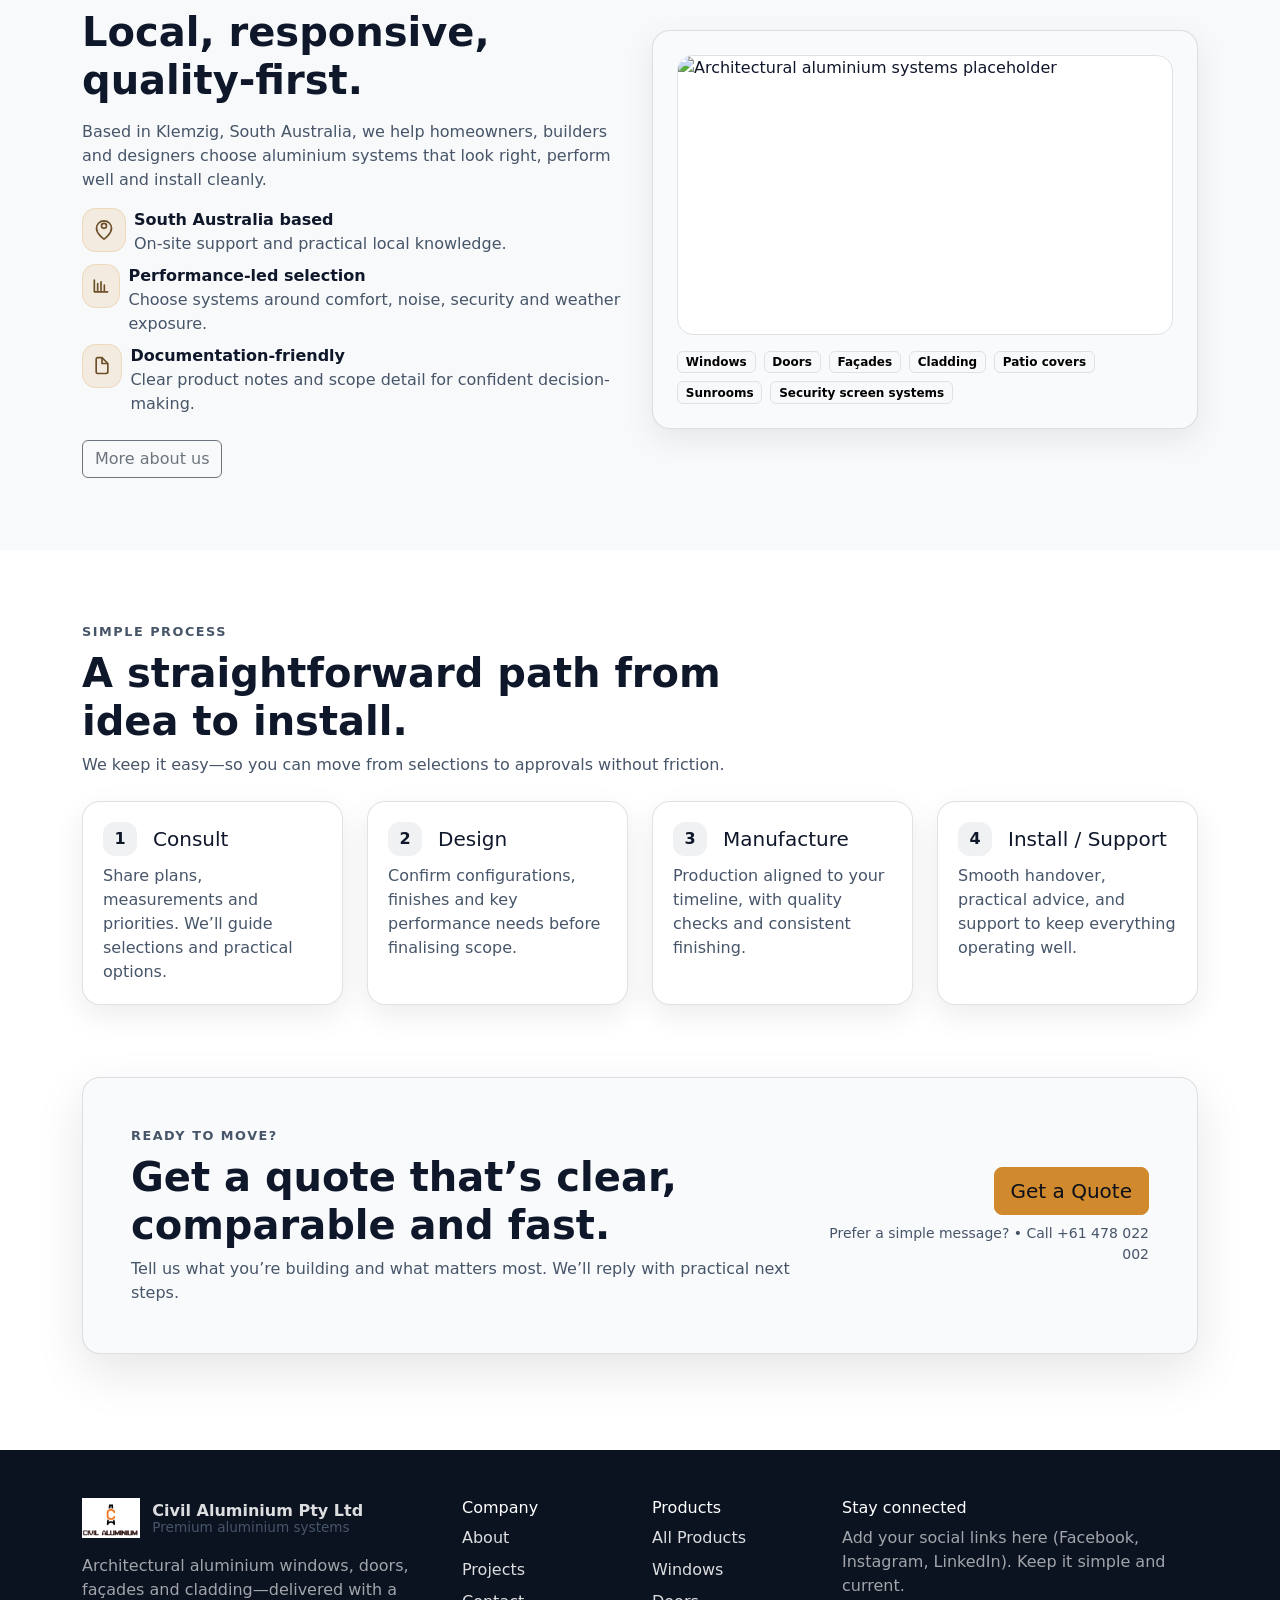
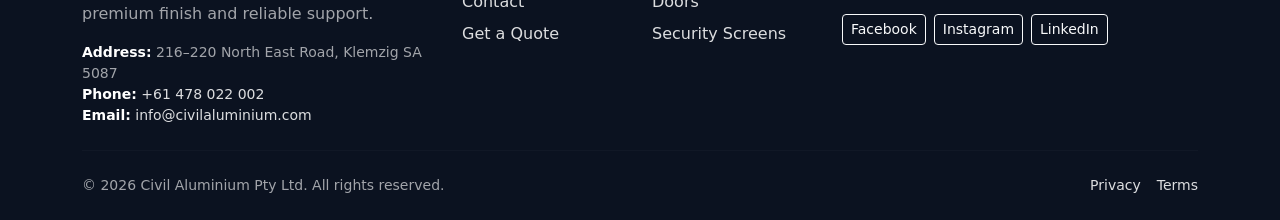
==== commit 18e73964: "Push phone update to drop down tab" ====
--- a/index.html
+++ b/index.html
@@ -79,10 +79,8 @@
               </ul>
             </li>
             <li class="nav-item"><a class="nav-link" href="projects.html">Projects</a></li>
-            <li class="nav-item"><a class="nav-link" href="contact.html">Contact</a></li>
-            <li class="nav-item ms-lg-2 nav-cta d-flex gap-2">
-              <a class="btn btn-sm btn-ghost d-none d-xl-inline-flex" href="tel:+61478022002">Call</a>
-              <a class="btn btn-sm btn-accent" href="quote.html">Get a Quote</a>
+            <li class="nav-item ms-lg-2 nav-cta d-flex">
+              <a class="btn btn-sm btn-accent btn-quote" href="quote.html">Get a Quote</a>
             </li>
           </ul>
         </div>
@@ -108,9 +106,19 @@
         <ul class="navbar-nav">
           <li class="nav-item"><a class="nav-link" href="index.html">Home</a></li>
           <li class="nav-item"><a class="nav-link" href="about.html">About</a></li>
-          <li class="nav-item"><a class="nav-link" href="products.html">Products</a></li>
-          <li class="nav-item ps-3"><a class="nav-link" href="products-windows.html">Windows</a></li>
-          <li class="nav-item ps-3"><a class="nav-link" href="products-doors.html">Doors</a></li>
+          <li class="nav-item">
+            <button class="nav-link offcanvas-accordion-toggle" type="button" data-bs-toggle="collapse" data-bs-target="#offcanvasProducts" aria-expanded="false" aria-controls="offcanvasProducts">
+              <span>Products</span>
+              <span class="offcanvas-chevron" aria-hidden="true"></span>
+            </button>
+            <div class="collapse" id="offcanvasProducts">
+              <ul class="navbar-nav ms-2">
+                <li class="nav-item"><a class="nav-link ps-3" href="products.html" data-bs-dismiss="offcanvas">All Products</a></li>
+                <li class="nav-item"><a class="nav-link ps-3" href="products-windows.html" data-bs-dismiss="offcanvas">Windows</a></li>
+                <li class="nav-item"><a class="nav-link ps-3" href="products-doors.html" data-bs-dismiss="offcanvas">Doors</a></li>
+              </ul>
+            </div>
+          </li>
           <li class="nav-item"><a class="nav-link" href="projects.html">Projects</a></li>
           <li class="nav-item"><a class="nav-link" href="contact.html">Contact</a></li>
         </ul>
@@ -448,7 +456,11 @@
             <div class="col-lg-4 text-lg-end">
               <div class="d-grid gap-2 d-sm-flex justify-content-lg-end">
                 <a class="btn btn-accent btn-lg" href="quote.html">Get a Quote</a>
-                <a class="btn btn-outline-secondary btn-lg" href="contact.html">Contact Us</a>
+              </div>
+              <div class="small text-muted-2 mt-2">
+                <a class="cta-secondary" href="contact.html">Prefer a simple message?</a>
+                <span aria-hidden="true">•</span>
+                <span>Call</span> <a href="tel:+61478022002">+61 478 022 002</a>
               </div>
             </div>
           </div>
--- a/css/site.css
+++ b/css/site.css
@@ -7,7 +7,8 @@
   --ca-border:rgba(15,23,42,.12);
   --ca-shadow:0 18px 50px rgba(2,6,23,.10);
   --ca-shadow-soft:0 10px 30px rgba(2,6,23,.08);
-  --ca-accent:#b08d57; /* muted bronze */
+  --ca-accent:#d08a2d; /* logo-matched orange/bronze */
+  --ca-accent-hover:#b87420;
   --ca-accent-2:#9ca3af; /* metallic grey */
   --ca-radius:18px;
 }
@@ -53,6 +54,11 @@
   font-size:.8rem;
 }
 .text-muted-2{color:var(--ca-muted) !important;}
+.text-muted-2 a{
+  color:inherit;
+  text-decoration:none;
+}
+.text-muted-2 a:hover{ text-decoration:underline; }
 .surface{
   background:var(--ca-surface);
   border:1px solid var(--ca-border);
@@ -91,6 +97,25 @@
   .nav-cta .btn{min-width: 118px;}
 }
 
+/* Desktop separator before primary CTA */
+@media (min-width: 992px){
+  .navbar .nav-cta{
+    position:relative;
+    margin-left:.75rem;
+    padding-left:1rem;
+  }
+  .navbar .nav-cta::before{
+    content:"";
+    position:absolute;
+    left:0;
+    top:50%;
+    transform:translateY(-50%);
+    width:1px;
+    height:24px;
+    background:rgba(15,23,42,.18);
+  }
+}
+
 /* Breadcrumb styling (avoid default bright blue) */
 .breadcrumb{
   --bs-breadcrumb-divider-color: rgba(15,23,42,.35);
@@ -105,17 +130,59 @@
 }
 .breadcrumb-item.active{
   color: var(--ca-ink);
+}
+
+/* Offcanvas nav: expandable Products section */
+.offcanvas-accordion-toggle{
+  width:100%;
+  border:0;
+  background:transparent;
+  padding:.5rem 0;
+  text-align:left;
+  display:flex;
+  align-items:center;
+  justify-content:space-between;
+  gap:.75rem;
+}
+.offcanvas-accordion-toggle:focus-visible{
+  outline:2px solid rgba(208,138,45,.45);
+  outline-offset:3px;
+  border-radius:.5rem;
+}
+.offcanvas-chevron{
+  width:10px;
+  height:10px;
+  border-right:2px solid currentColor;
+  border-bottom:2px solid currentColor;
+  transform:rotate(45deg);
+  transition:transform .18s ease;
+  opacity:.7;
+}
+.offcanvas-accordion-toggle[aria-expanded="true"] .offcanvas-chevron{
+  transform:rotate(-135deg);
 }
 
 /* Buttons */
 .btn-accent{
   --bs-btn-bg:var(--ca-accent);
   --bs-btn-border-color:var(--ca-accent);
-  --bs-btn-hover-bg:#9b7948;
-  --bs-btn-hover-border-color:#9b7948;
+  --bs-btn-hover-bg:var(--ca-accent-hover);
+  --bs-btn-hover-border-color:var(--ca-accent-hover);
   --bs-btn-color:#0b0f1a;
   --bs-btn-hover-color:#0b0f1a;
-  --bs-btn-focus-shadow-rgb:176,141,87;
+  --bs-btn-focus-shadow-rgb:208,138,45;
+}
+.btn-quote{
+  box-shadow: 0 14px 34px rgba(208,138,45,.22);
+}
+@media (prefers-reduced-motion: no-preference){
+  .btn-quote{
+    transition: transform .15s ease, box-shadow .15s ease;
+  }
+  .btn-quote:hover{
+    transform: translateY(-1px);
+    box-shadow: 0 18px 44px rgba(208,138,45,.28);
+  }
 }
 .btn-ghost{
   --bs-btn-color:var(--ca-ink);
@@ -132,7 +199,7 @@
   border-radius:calc(var(--ca-radius) + 8px);
   border:1px solid var(--ca-border);
   background:
-    radial-gradient(1200px 600px at 15% 10%, rgba(176,141,87,.18), transparent 60%),
+    radial-gradient(1200px 600px at 15% 10%, rgba(208,138,45,.18), transparent 60%),
     radial-gradient(900px 500px at 85% 20%, rgba(156,163,175,.20), transparent 55%),
     linear-gradient(180deg, #ffffff 0%, #f8fafc 100%);
 }
@@ -173,8 +240,8 @@
   border-radius:14px;
   display:grid;
   place-items:center;
-  background:rgba(176,141,87,.12);
-  border:1px solid rgba(176,141,87,.20);
+  background:rgba(208,138,45,.12);
+  border:1px solid rgba(208,138,45,.20);
   color:#6b4f27;
 }
 
@@ -206,9 +273,85 @@
   border-color:rgba(15,23,42,.18);
 }
 .form-control:focus, .form-select:focus{
-  border-color:rgba(176,141,87,.55);
-  box-shadow:0 0 0 .25rem rgba(176,141,87,.18);
-}
+  border-color:rgba(208,138,45,.55);
+  box-shadow:0 0 0 .25rem rgba(208,138,45,.18);
+}
+
+/* Quote page form actions */
+.quote-actions{
+  display:flex;
+  flex-wrap:wrap;
+  gap:.75rem;
+  align-items:center;
+}
+.quote-actions .btn{
+  border-radius:999px;
+  padding-left:1.25rem;
+  padding-right:1.25rem;
+}
+@media (max-width: 575.98px){
+  .quote-actions .btn{width:100%;}
+}
+.quote-meta{
+  display:flex;
+  flex-wrap:wrap;
+  gap:.35rem;
+  align-items:center;
+}
+.quote-email{
+  color:var(--ca-accent) !important;
+  font-weight:600;
+  text-decoration:none;
+}
+.quote-email:hover{ text-decoration:underline; }
+.quote-secondary{
+  color:var(--ca-muted);
+  text-decoration:underline;
+  text-underline-offset:.18em;
+}
+.quote-secondary:hover{ color:var(--ca-ink); }
+
+/* Contact page form actions */
+.contact-actions{
+  display:flex;
+  flex-wrap:wrap;
+  gap:.75rem;
+  align-items:center;
+}
+.contact-actions .btn{
+  border-radius:999px;
+  padding-left:1.25rem;
+  padding-right:1.25rem;
+}
+@media (max-width: 575.98px){
+  .contact-actions .btn{width:100%;}
+}
+.contact-meta{
+  display:flex;
+  flex-wrap:wrap;
+  gap:.35rem;
+  align-items:center;
+}
+.contact-secondary{
+  color:var(--ca-muted);
+  text-decoration:underline;
+  text-underline-offset:.18em;
+}
+.contact-secondary:hover{ color:var(--ca-ink); }
+.contact-phone{
+  color:var(--ca-ink);
+  text-decoration:none;
+  font-weight:600;
+}
+.contact-phone:hover{ text-decoration:underline; }
+
+/* Generic secondary CTA link */
+.cta-secondary{
+  color:var(--ca-muted);
+  text-decoration:underline;
+  text-underline-offset:.18em;
+}
+.cta-secondary:hover{ color:var(--ca-ink); }
 
 /* Footer */
 footer{
@@ -221,12 +364,14 @@
 
 /* Mobile sticky call button */
 .mobile-call{
+  display:none; /* hidden on phone by default (was taking too much space) */
   position:fixed;
   left:12px;
   right:12px;
   bottom:12px;
   z-index:1040;
 }
+.mobile-call.is-enabled{display:block;}
 @media (min-width: 768px){
   .mobile-call{display:none;}
 }
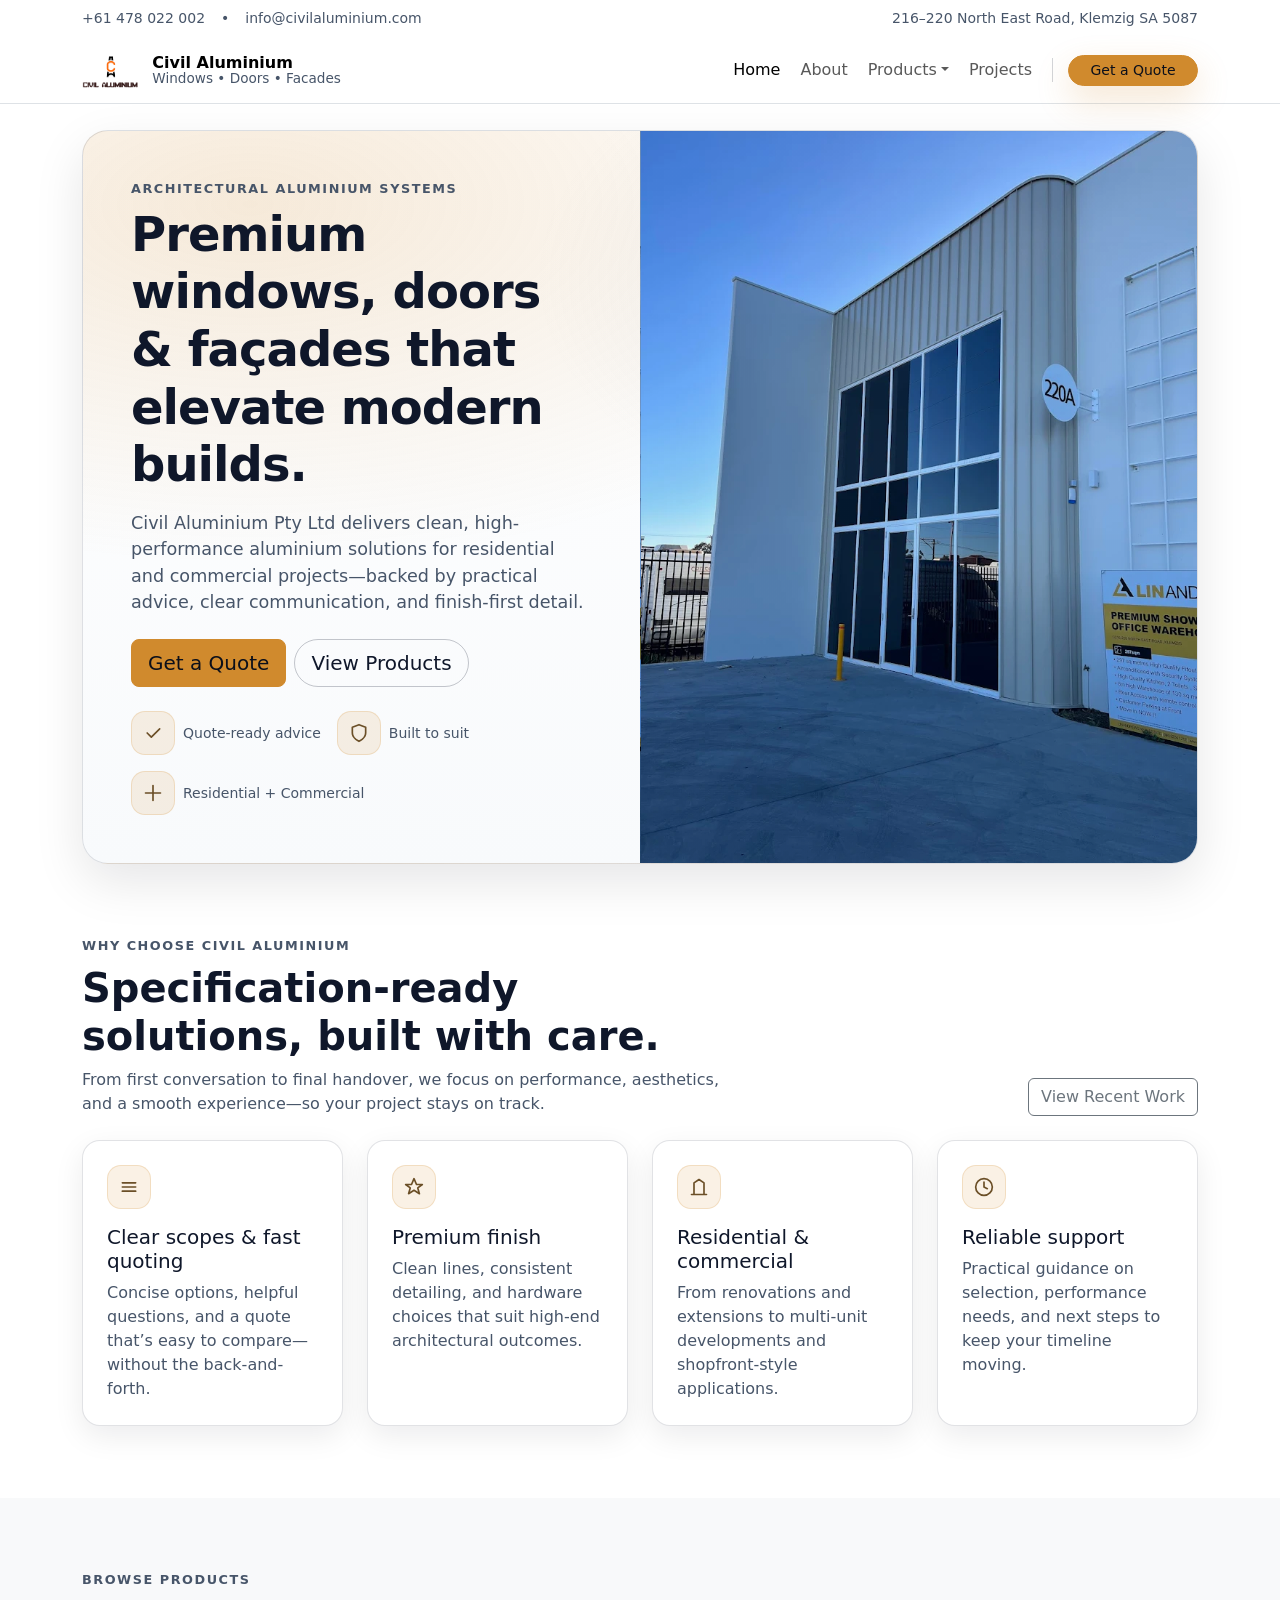
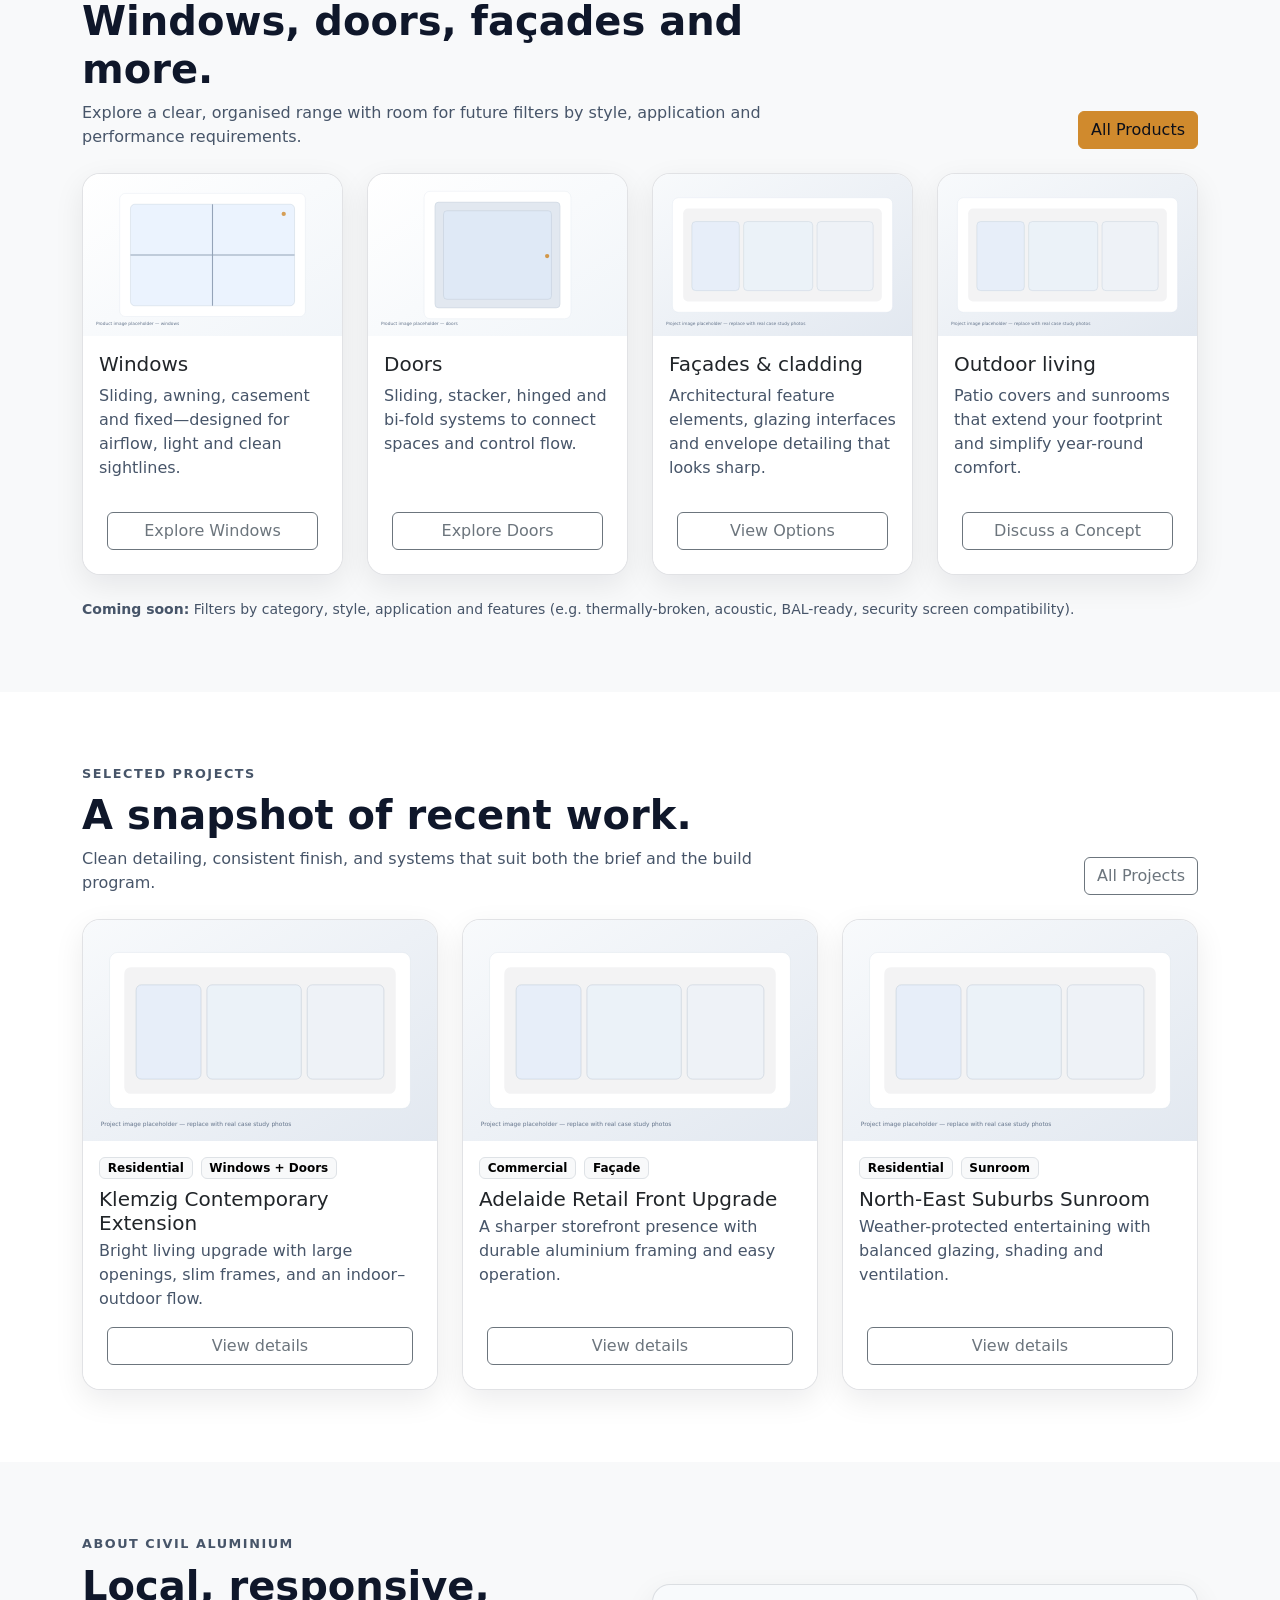
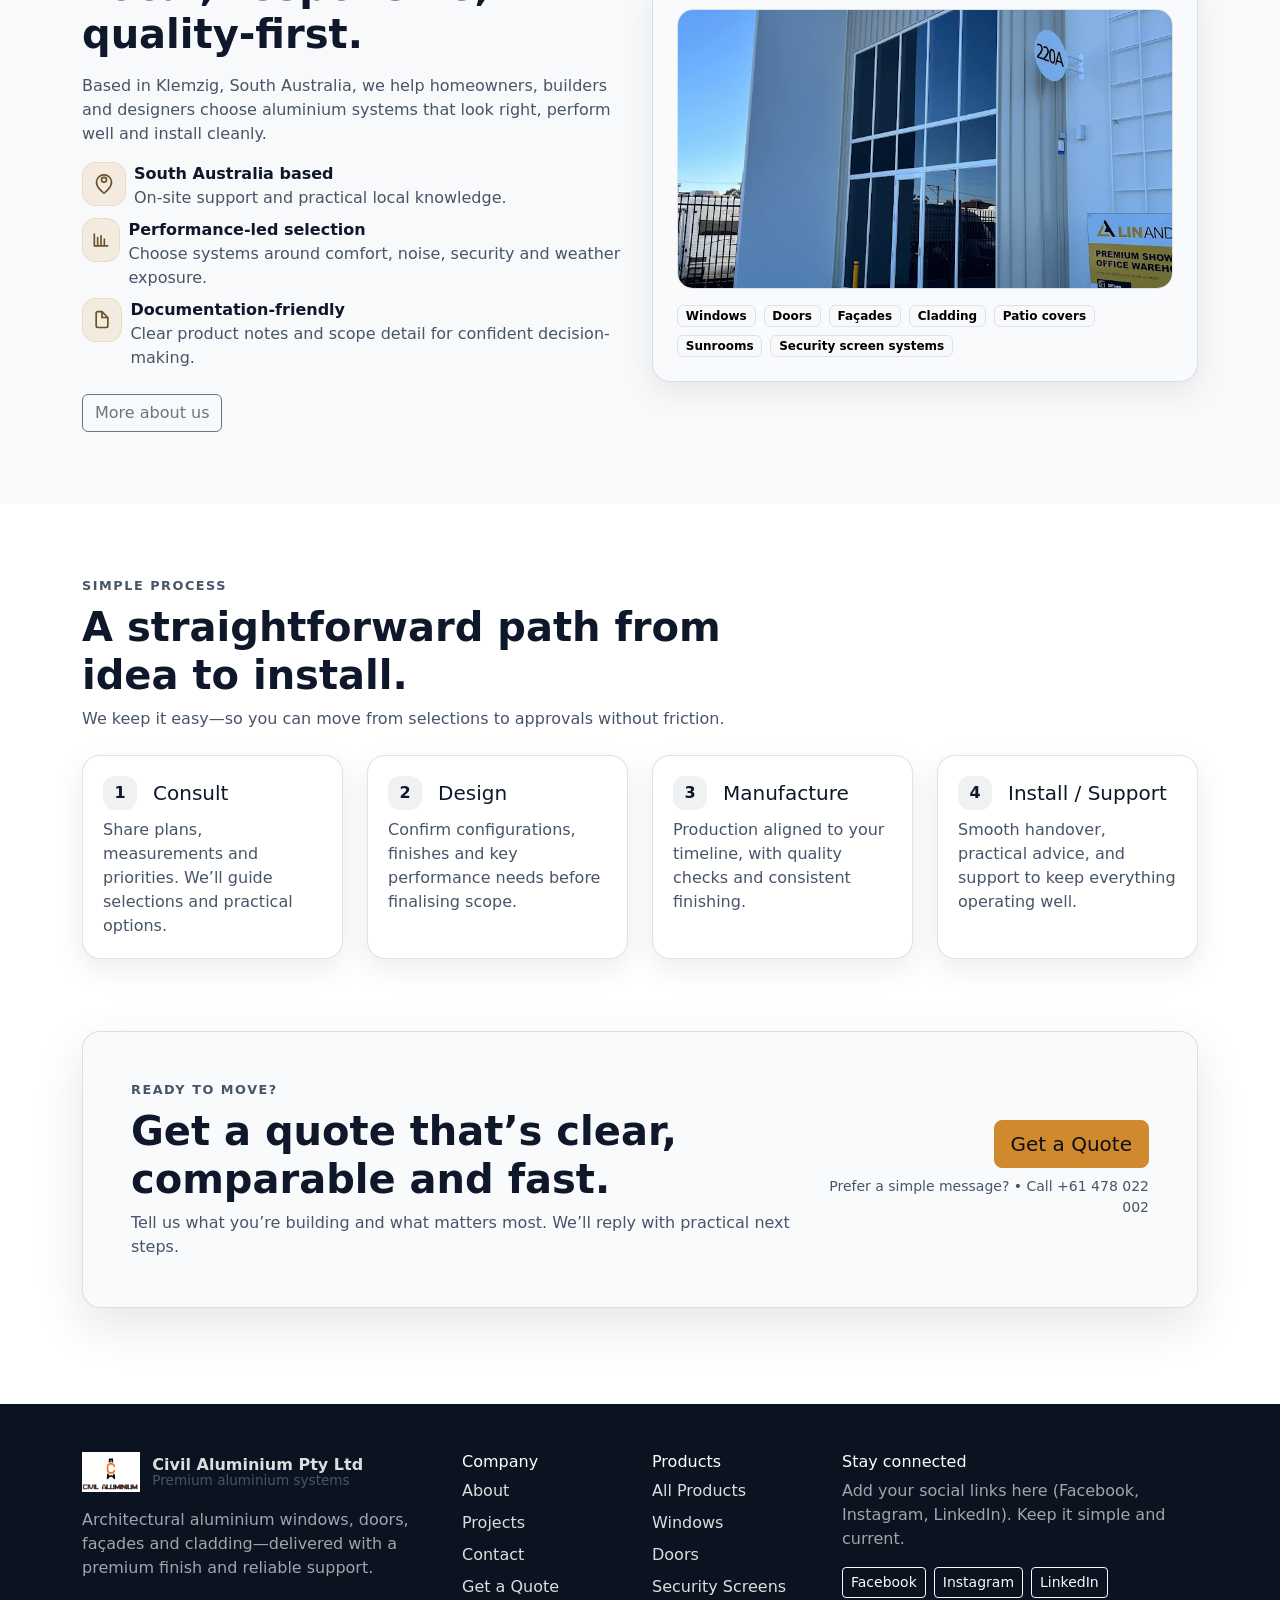
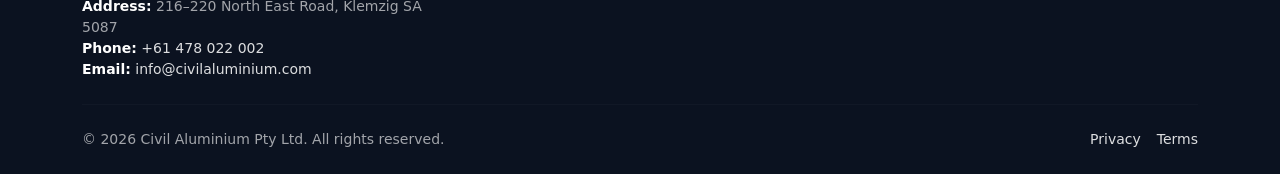
==== commit 6f633d20: "Update hero and product page" ====
--- a/index.html
+++ b/index.html
@@ -376,7 +376,7 @@
           <div class="col-lg-6" data-reveal>
             <div class="surface-soft shadow-soft p-4">
               <div class="ratio ratio-16x9 rounded-4 overflow-hidden border" style="background:#fff;">
-                <img src="images/hero-architectural.svg" alt="Architectural aluminium systems placeholder" class="w-100 h-100" style="object-fit:cover;" loading="lazy" decoding="async">
+                <img src="images/hero.webp" alt="Architectural aluminium systems" class="w-100 h-100" style="object-fit:cover;" loading="lazy" decoding="async">
               </div>
               <div class="mt-3 d-flex flex-wrap gap-2">
                 <span class="badge text-bg-light border">Windows</span>
--- a/css/site.css
+++ b/css/site.css
@@ -46,6 +46,11 @@
 @media (max-width: 575.98px){
   .section{padding:3.25rem 0;}
 }
+/* Reduce initial top gap under sticky header */
+main > .section:first-of-type{padding-top:1.6rem;}
+@media (max-width: 575.98px){
+  main > .section:first-of-type{padding-top:1.25rem;}
+}
 .eyebrow{
   letter-spacing:.12em;
   text-transform:uppercase;
@@ -162,6 +167,18 @@
   transform:rotate(-135deg);
 }
 
+/* Sticky sidebar (e.g. Projects filters) */
+@media (min-width: 992px){
+  .sidebar-sticky{
+    position:sticky;
+    top:6.75rem; /* below sticky header */
+  }
+  .sidebar-sticky .sidebar-panel{
+    max-height:calc(100vh - 7.5rem);
+    overflow:auto;
+  }
+}
+
 /* Buttons */
 .btn-accent{
   --bs-btn-bg:var(--ca-accent);
@@ -208,9 +225,12 @@
   border-left:1px solid var(--ca-border);
   background:
     linear-gradient(180deg, rgba(2,6,23,.02), rgba(2,6,23,.06)),
-    url("../images/hero-architectural.svg");
+    url("../images/hero.webp");
   background-size:cover;
   background-position:center;
+}
+.hero-media--about{
+  background-position: 70% 35%;
 }
 @media (max-width: 991.98px){
   .hero-media{min-height:260px;border-left:none;border-top:1px solid var(--ca-border);}
